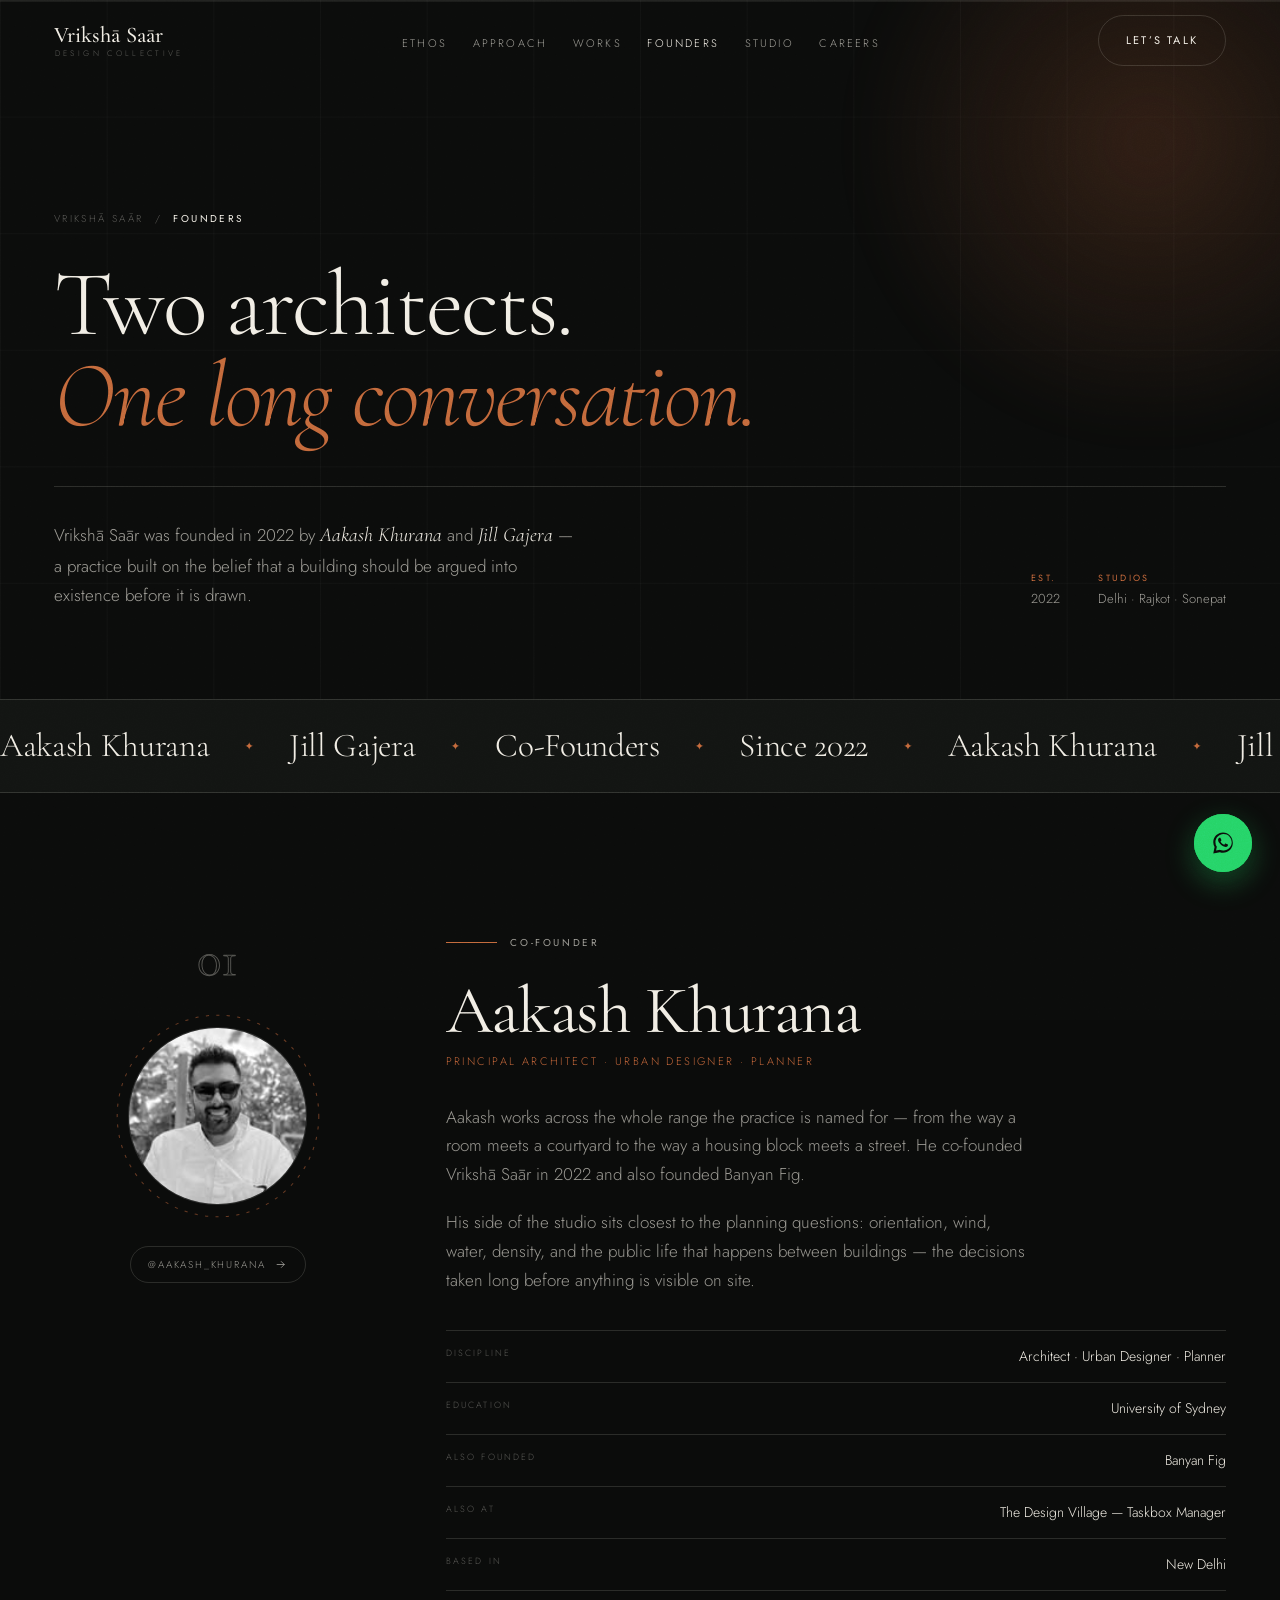
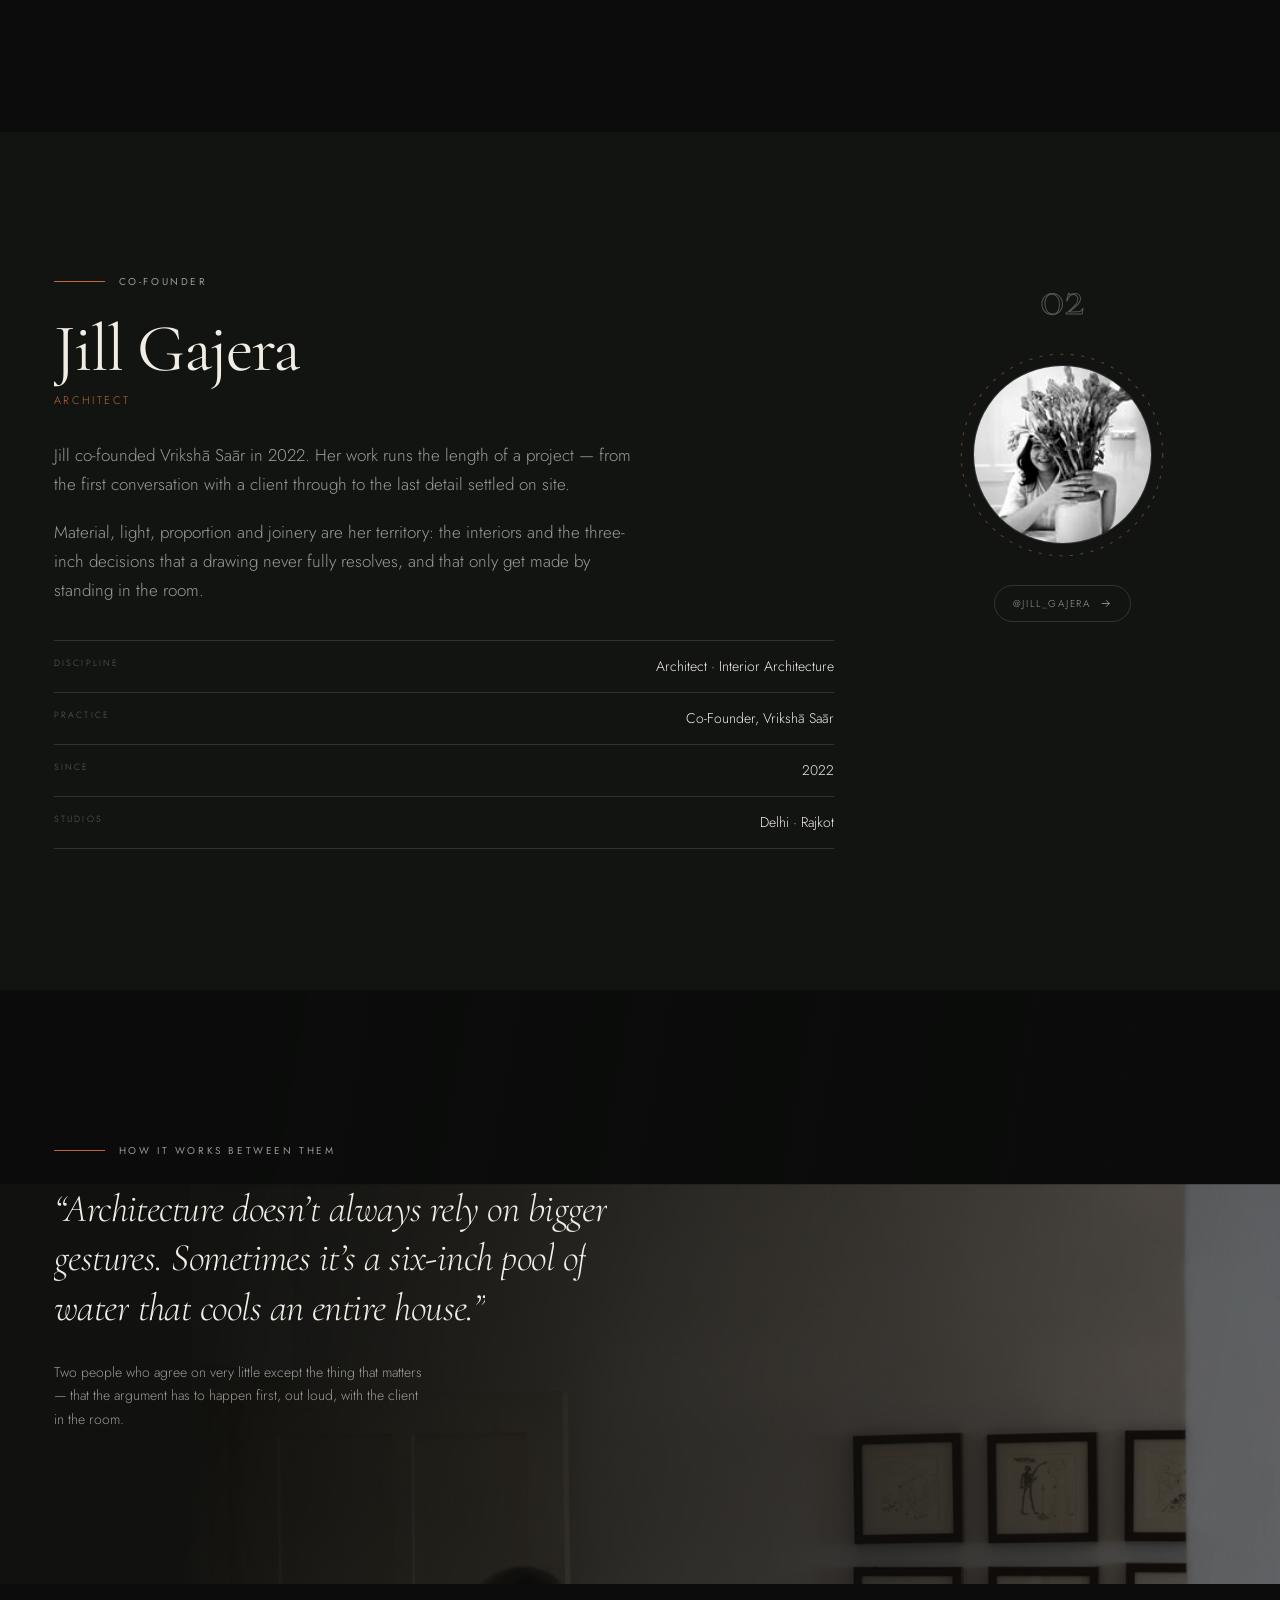
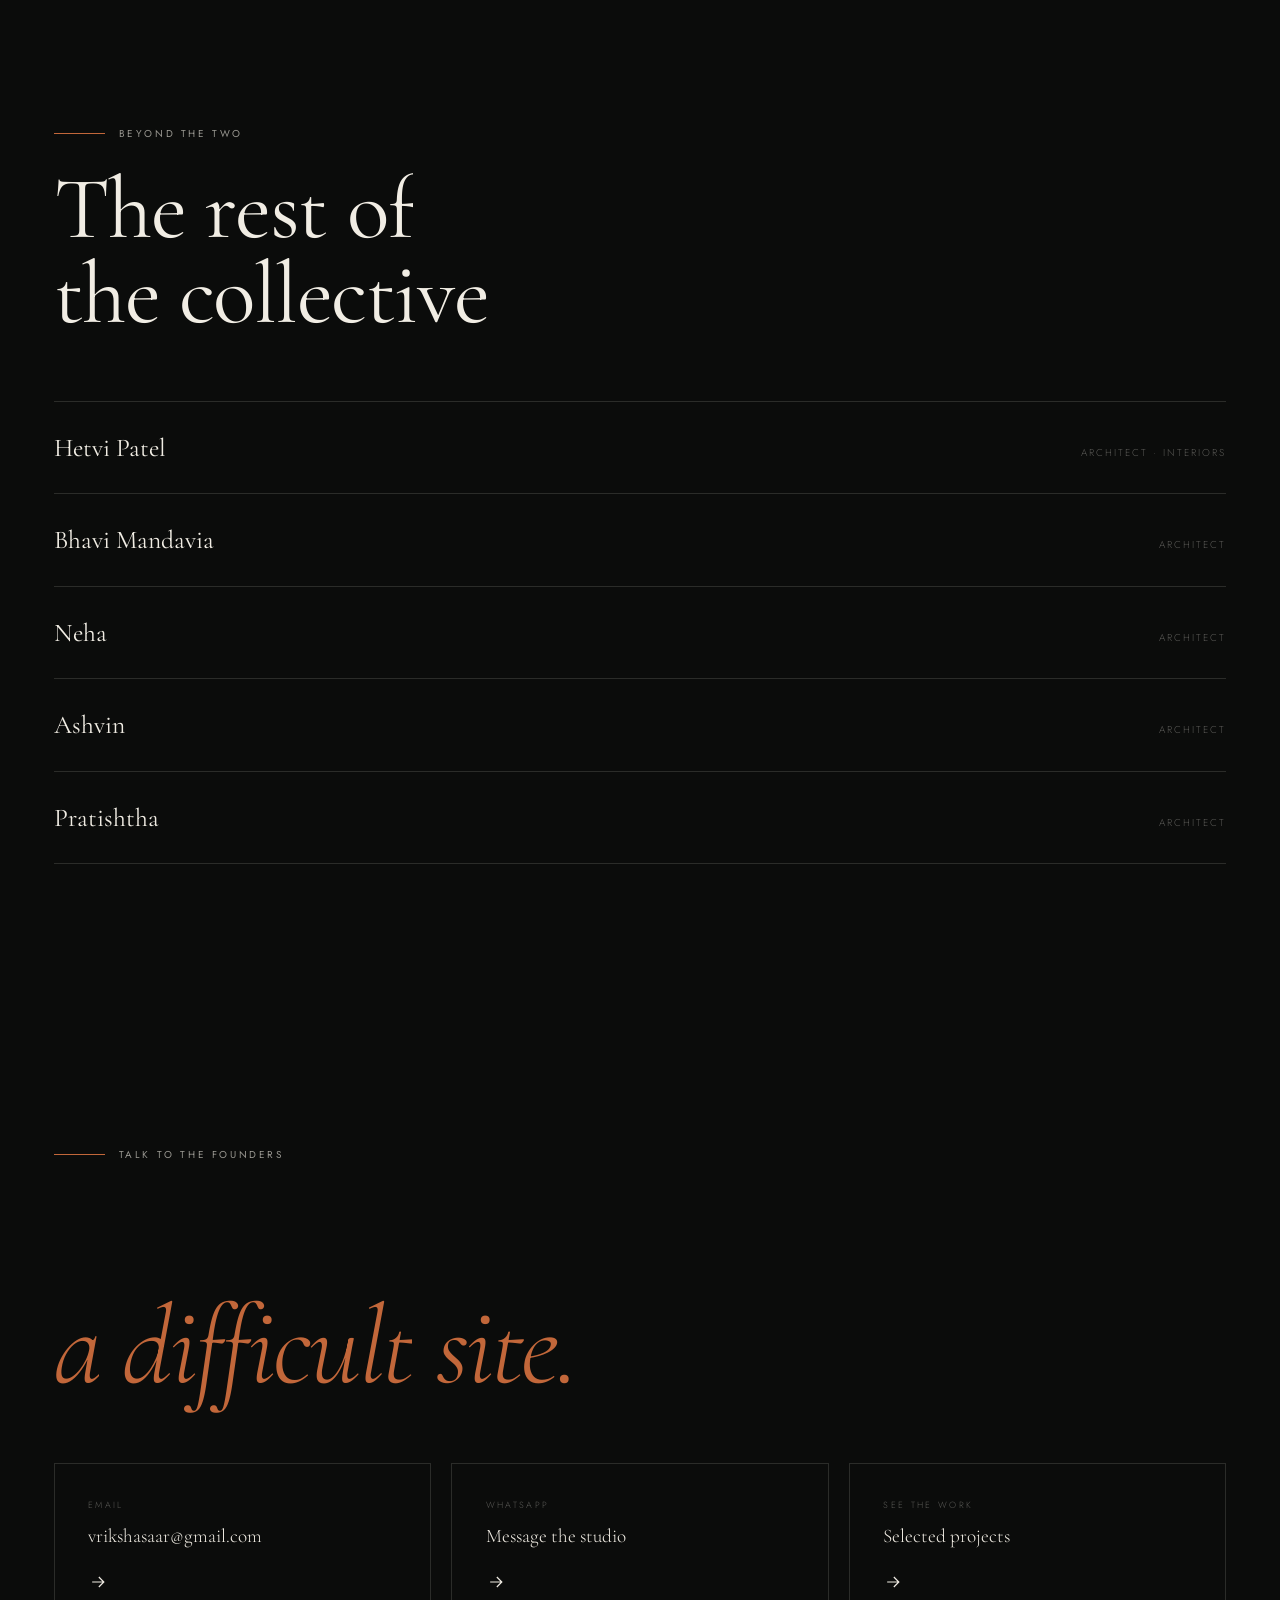
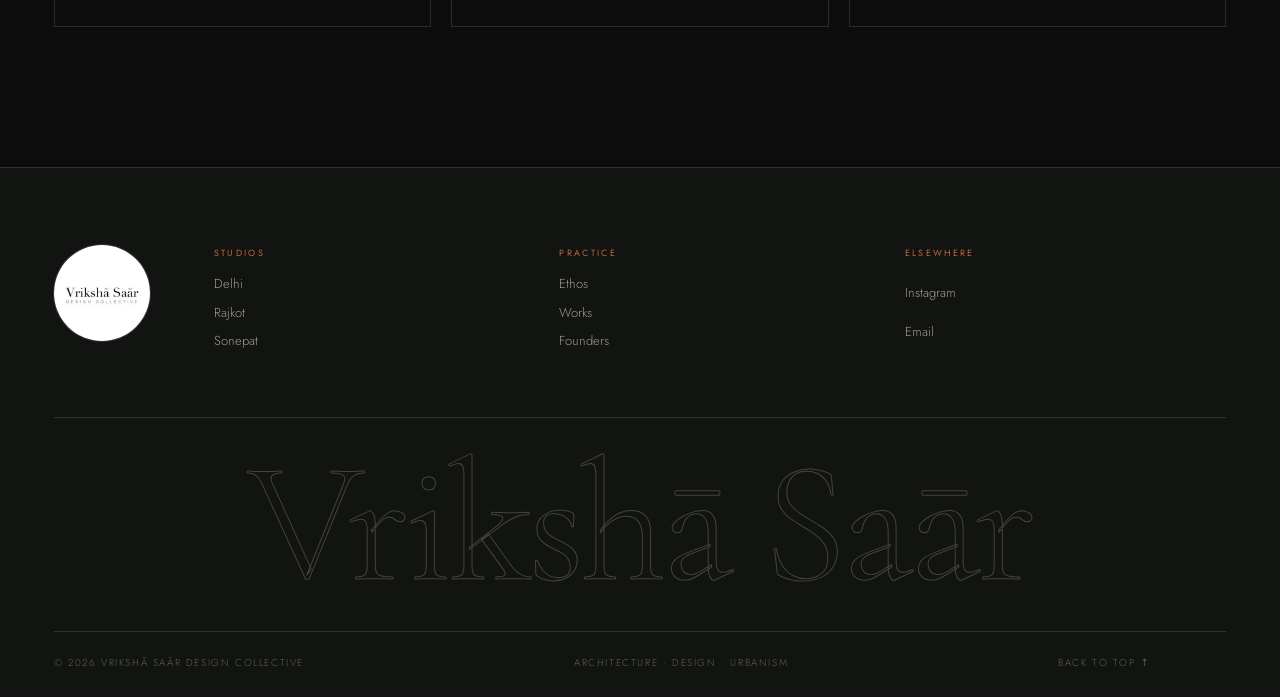
==== founders.html @ 527cb24b "Vrikshā Saār studio site Single-page site plus a founders page for Vrikshā Saār Design Collective, b" ====
<!doctype html>
<html lang="en">
<head>
<meta charset="utf-8">
<meta name="viewport" content="width=device-width, initial-scale=1, viewport-fit=cover">
<title>Founders — Vrikshā Saār</title>
<meta name="description" content="Aakash Khurana and Jill Gajera, co-founders of Vrikshā Saār — an architecture, design and urbanism practice working across Delhi, Rajkot and Sonepat.">
<meta name="theme-color" content="#0B0C0B">
<link rel="icon" href="assets/img/logo-profile.jpg">
<link rel="apple-touch-icon" href="assets/img/logo-profile.jpg">

<meta property="og:type" content="profile">
<meta property="og:title" content="Founders — Vrikshā Saār">
<meta property="og:description" content="Aakash Khurana and Jill Gajera, co-founders of Vrikshā Saār.">
<meta property="og:image" content="assets/img/studio-morning.jpg">

<link rel="preconnect" href="https://fonts.googleapis.com">
<link rel="preconnect" href="https://fonts.gstatic.com" crossorigin>
<link href="https://fonts.googleapis.com/css2?family=Cormorant+Garamond:ital,wght@0,300;0,400;0,500;0,600;1,300;1,400&family=Jost:wght@200;300;400;500&display=swap" rel="stylesheet">
<link rel="stylesheet" href="assets/css/style.css">
</head>
<body>

<div class="grain" aria-hidden="true"></div>

<div class="cursor" aria-hidden="true">
  <div class="cursor__dot"></div>
  <div class="cursor__ring"><span class="cursor__label"></span></div>
</div>

<div class="progress" aria-hidden="true"><span class="progress__bar"></span></div>

<!-- ============ PRELOADER ============ -->
<div class="loader" id="loader">
  <div class="loader__inner">
    <img class="loader__stamp" src="assets/img/logo-profile.jpg" alt="" width="150" height="150">
    <div class="loader__meta">
      <span class="loader__tag">Architecture · Design · Urbanism</span>
      <span class="loader__count" id="loaderCount">00</span>
    </div>
    <div class="loader__track"><span class="loader__fill" id="loaderFill"></span></div>
  </div>
  <div class="loader__curtain"></div>
</div>

<!-- ============ NAV ============ -->
<header class="nav" id="nav">
  <a class="logo" href="index.html" data-cursor="Home">
    <span class="logo__word">Vrikshā Saār</span>
    <span class="logo__sub">Design Collective</span>
  </a>

  <nav class="nav__links" aria-label="Primary">
    <a href="index.html#ethos" data-label="Ethos"><span>Ethos</span></a>
    <a href="index.html#approach" data-label="Approach"><span>Approach</span></a>
    <a href="index.html#works" data-label="Works"><span>Works</span></a>
    <a href="founders.html" class="is-active" data-label="Founders"><span>Founders</span></a>
    <a href="index.html#studio" data-label="Studio"><span>Studio</span></a>
    <a href="index.html#careers" data-label="Careers"><span>Careers</span></a>
  </nav>

  <div class="nav__end">
    <a class="btn btn--ghost magnetic" href="#contact" data-cursor="Say hi"><span>Let&rsquo;s Talk</span></a>
    <button class="burger" id="burger" aria-label="Open menu" aria-expanded="false" aria-controls="menu">
      <span></span><span></span>
    </button>
  </div>
</header>

<!-- ============ FULLSCREEN MENU ============ -->
<div class="menu" id="menu" aria-hidden="true">
  <div class="menu__bg"></div>
  <div class="menu__inner">
    <ul class="menu__list">
      <li><a href="index.html#ethos"><em>01</em><span>Ethos</span></a></li>
      <li><a href="index.html#approach"><em>02</em><span>Approach</span></a></li>
      <li><a href="index.html#works"><em>03</em><span>Works</span></a></li>
      <li><a href="index.html#process"><em>04</em><span>Process</span></a></li>
      <li><a href="founders.html"><em>05</em><span>Founders</span></a></li>
      <li><a href="index.html#studio"><em>06</em><span>Studio</span></a></li>
      <li><a href="index.html#careers"><em>07</em><span>Careers</span></a></li>
      <li><a href="#contact"><em>08</em><span>Contact</span></a></li>
    </ul>
    <div class="menu__foot">
      <a href="mailto:vrikshasaar@gmail.com">vrikshasaar@gmail.com</a>
      <a href="https://www.instagram.com/vrikshasaar" target="_blank" rel="noopener">@vrikshasaar</a>
      <span>Delhi · Rajkot · Sonepat</span>
    </div>
  </div>
</div>

<main id="top">

<!-- ============ MASTHEAD ============ -->
<section class="fhead">
  <svg class="fhead__grid" viewBox="0 0 1200 600" preserveAspectRatio="none" aria-hidden="true">
    <defs>
      <pattern id="pg2" width="100" height="100" patternUnits="userSpaceOnUse">
        <path d="M100 0H0V100" fill="none" stroke="currentColor" stroke-width="0.5"/>
      </pattern>
    </defs>
    <rect width="1200" height="600" fill="url(#pg2)"/>
  </svg>

  <div class="wrap">
    <nav class="crumb reveal" aria-label="Breadcrumb">
      <a href="index.html">Vrikshā Saār</a><span aria-hidden="true">/</span><b>Founders</b>
    </nav>

    <h1 class="fhead__title">
      <span class="line" data-split>Two architects.</span>
      <span class="line line--accent" data-split>One long conversation.</span>
    </h1>

    <div class="fhead__row">
      <p class="fhead__lede reveal" data-delay="180">
        Vrikshā Saār was founded in 2022 by <em>Aakash Khurana</em> and
        <em>Jill Gajera</em> &mdash; a practice built on the belief that a building
        should be argued into existence before it is drawn.
      </p>
      <div class="fhead__meta reveal" data-delay="300">
        <span><b>Est.</b>2022</span>
        <span><b>Studios</b>Delhi · Rajkot · Sonepat</span>
      </div>
    </div>
  </div>
</section>

<div class="ticker" aria-hidden="true">
  <div class="ticker__row" id="tickerRow">
    <span>Aakash Khurana</span><b>&#10022;</b><span>Jill Gajera</span><b>&#10022;</b><span>Co-Founders</span><b>&#10022;</b><span>Since 2022</span><b>&#10022;</b>
  </div>
</div>

<!-- ============ FOUNDER 01 ============ -->
<section class="fsec section" id="aakash">
  <div class="wrap">
    <article class="fcard">
      <div class="fcard__aside">
        <span class="fcard__no">01</span>
        <div class="portrait">
          <svg class="portrait__ring" viewBox="0 0 200 200" aria-hidden="true">
            <circle cx="100" cy="100" r="96" fill="none" stroke="currentColor"
                    stroke-width="1" stroke-dasharray="3 7"/>
          </svg>
          <img src="assets/img/founder-aakash.jpg" alt="Aakash Khurana, co-founder of Vrikshā Saār" width="150" height="150" loading="lazy">
        </div>
        <a class="fcard__ig magnetic" href="https://www.instagram.com/aakash_khurana" target="_blank" rel="noopener" data-cursor="Follow">
          @aakash_khurana
          <svg viewBox="0 0 24 24" width="13" height="13" aria-hidden="true"><path d="M5 12h14M13 6l6 6-6 6" fill="none" stroke="currentColor" stroke-width="1.6"/></svg>
        </a>
      </div>

      <div class="fcard__body">
        <p class="eyebrow reveal"><span class="eyebrow__rule"></span>Co-Founder</p>
        <h2 class="fcard__name"><span class="line" data-split>Aakash Khurana</span></h2>
        <!-- role line — edit here if the title changes -->
        <p class="fcard__role reveal" data-delay="120">Principal Architect · Urban Designer · Planner</p>

        <div class="fcard__prose">
          <p class="reveal" data-delay="180">Aakash works across the whole range the practice is named for &mdash; from the way a room meets a courtyard to the way a housing block meets a street. He co-founded Vrikshā Saār in 2022 and also founded Banyan Fig.</p>
          <p class="reveal" data-delay="240">His side of the studio sits closest to the planning questions: orientation, wind, water, density, and the public life that happens between buildings &mdash; the decisions taken long before anything is visible on site.</p>
        </div>

        <dl class="fcard__facts reveal" data-delay="300">
          <div><dt>Discipline</dt><dd>Architect · Urban Designer · Planner</dd></div>
          <div><dt>Education</dt><dd>University of Sydney</dd></div>
          <div><dt>Also founded</dt><dd>Banyan Fig</dd></div>
          <div><dt>Also at</dt><dd>The Design Village &mdash; Taskbox Manager</dd></div>
          <div><dt>Based in</dt><dd>New Delhi</dd></div>
        </dl>
      </div>
    </article>
  </div>
</section>

<!-- ============ FOUNDER 02 ============ -->
<section class="fsec fsec--alt section" id="jill">
  <div class="wrap">
    <article class="fcard fcard--flip">
      <div class="fcard__aside">
        <span class="fcard__no">02</span>
        <div class="portrait">
          <svg class="portrait__ring" viewBox="0 0 200 200" aria-hidden="true">
            <circle cx="100" cy="100" r="96" fill="none" stroke="currentColor"
                    stroke-width="1" stroke-dasharray="3 7"/>
          </svg>
          <img src="assets/img/founder-jill.jpg" alt="Jill Gajera, co-founder of Vrikshā Saār" width="150" height="150" loading="lazy">
        </div>
        <a class="fcard__ig magnetic" href="https://www.instagram.com/jill_gajera" target="_blank" rel="noopener" data-cursor="Follow">
          @jill_gajera
          <svg viewBox="0 0 24 24" width="13" height="13" aria-hidden="true"><path d="M5 12h14M13 6l6 6-6 6" fill="none" stroke="currentColor" stroke-width="1.6"/></svg>
        </a>
      </div>

      <div class="fcard__body">
        <p class="eyebrow reveal"><span class="eyebrow__rule"></span>Co-Founder</p>
        <h2 class="fcard__name"><span class="line" data-split>Jill Gajera</span></h2>
        <!-- role line — edit here if the title changes -->
        <p class="fcard__role reveal" data-delay="120">Architect</p>

        <div class="fcard__prose">
          <p class="reveal" data-delay="180">Jill co-founded Vrikshā Saār in 2022. Her work runs the length of a project &mdash; from the first conversation with a client through to the last detail settled on site.</p>
          <p class="reveal" data-delay="240">Material, light, proportion and joinery are her territory: the interiors and the three-inch decisions that a drawing never fully resolves, and that only get made by standing in the room.</p>
        </div>

        <dl class="fcard__facts reveal" data-delay="300">
          <div><dt>Discipline</dt><dd>Architect · Interior Architecture</dd></div>
          <div><dt>Practice</dt><dd>Co-Founder, Vrikshā Saār</dd></div>
          <div><dt>Since</dt><dd>2022</dd></div>
          <div><dt>Studios</dt><dd>Delhi · Rajkot</dd></div>
        </dl>
      </div>
    </article>
  </div>
</section>

<!-- ============ TOGETHER ============ -->
<section class="together section">
  <div class="together__media" data-parallax="0.12">
    <img src="assets/img/studio-morning.jpg" alt="The Vrikshā Saār studio in the morning, drawings on the wall and a timber model on the table" loading="lazy">
  </div>
  <div class="wrap together__wrap">
    <p class="eyebrow eyebrow--light reveal"><span class="eyebrow__rule"></span>How it works between them</p>
    <blockquote class="together__quote">
      <span class="line" data-split>&ldquo;Architecture doesn&rsquo;t always rely on bigger</span>
      <span class="line" data-split>gestures. Sometimes it&rsquo;s a six-inch pool of</span>
      <span class="line" data-split>water that cools an entire house.&rdquo;</span>
    </blockquote>
    <p class="together__attr reveal" data-delay="240">
      Two people who agree on very little except the thing that matters &mdash;
      that the argument has to happen first, out loud, with the client in the room.
    </p>
  </div>
</section>

<!-- ============ COLLECTIVE ============ -->
<section class="fcoll section">
  <div class="wrap">
    <div class="sec-head sec-head--split">
      <div>
        <p class="eyebrow reveal"><span class="eyebrow__rule"></span>Beyond the two</p>
        <h2 class="h-display"><span class="line" data-split>The rest of</span><span class="line" data-split>the collective</span></h2>
      </div>
      <p class="sec-head__note reveal">Vrikshā Saār runs as a collective rather than a hierarchy. Everyone draws, everyone visits site, and everyone is expected to defend a position out loud.</p>
    </div>

    <ul class="croll">
      <li class="reveal"><b>Hetvi Patel</b><i>Architect · Interiors</i></li>
      <li class="reveal" data-delay="80"><b>Bhavi Mandavia</b><i>Architect</i></li>
      <li class="reveal" data-delay="160"><b>Neha</b><i>Architect</i></li>
      <li class="reveal" data-delay="240"><b>Ashvin</b><i>Architect</i></li>
      <li class="reveal" data-delay="320"><b>Pratishtha</b><i>Architect</i></li>
    </ul>
  </div>
</section>

<!-- ============ CONTACT ============ -->
<section class="contact section" id="contact">
  <div class="wrap">
    <p class="eyebrow reveal"><span class="eyebrow__rule"></span>Talk to the founders</p>
    <h2 class="contact__big">
      <span class="line" data-split>Bring us</span>
      <span class="line line--accent" data-split>a difficult site.</span>
    </h2>

    <div class="contact__grid">
      <a class="ccard magnetic reveal" href="mailto:vrikshasaar@gmail.com" data-cursor="Mail">
        <span class="ccard__k">Email</span>
        <span class="ccard__v">vrikshasaar@gmail.com</span>
        <svg viewBox="0 0 24 24" aria-hidden="true"><path d="M5 12h14M13 6l6 6-6 6" fill="none" stroke="currentColor" stroke-width="1.4"/></svg>
      </a>
      <a class="ccard magnetic reveal" data-delay="120" data-wa href="#" target="_blank" rel="noopener" data-cursor="Chat">
        <span class="ccard__k">WhatsApp</span>
        <span class="ccard__v">Message the studio</span>
        <svg viewBox="0 0 24 24" aria-hidden="true"><path d="M5 12h14M13 6l6 6-6 6" fill="none" stroke="currentColor" stroke-width="1.4"/></svg>
      </a>
      <a class="ccard magnetic reveal" data-delay="240" href="index.html#works" data-cursor="View">
        <span class="ccard__k">See the work</span>
        <span class="ccard__v">Selected projects</span>
        <svg viewBox="0 0 24 24" aria-hidden="true"><path d="M5 12h14M13 6l6 6-6 6" fill="none" stroke="currentColor" stroke-width="1.4"/></svg>
      </a>
    </div>
  </div>
</section>

</main>

<!-- ============ FOOTER ============ -->
<footer class="foot">
  <div class="wrap">
    <div class="foot__top">
      <img class="foot__stamp" src="assets/img/logo-profile.jpg" alt="Vrikshā Saār Design Collective" width="150" height="150" loading="lazy">
      <div class="foot__cols">
        <div><b>Studios</b><span>Delhi</span><span>Rajkot</span><span>Sonepat</span></div>
        <div><b>Practice</b><a href="index.html#ethos">Ethos</a><a href="index.html#works">Works</a><a href="founders.html">Founders</a></div>
        <div><b>Elsewhere</b><a href="https://www.instagram.com/vrikshasaar" target="_blank" rel="noopener">Instagram</a><a href="mailto:vrikshasaar@gmail.com">Email</a></div>
      </div>
    </div>

    <div class="foot__mark" aria-hidden="true"><span>Vrikshā Saār</span></div>

    <div class="foot__bar">
      <span>&copy; <span id="yr">2026</span> Vrikshā Saār Design Collective</span>
      <span>Architecture · Design · Urbanism</span>
      <a href="#top" class="foot__up" data-cursor="Top">Back to top &uarr;</a>
    </div>
  </div>
</footer>

<!-- ============ WHATSAPP FAB ============ -->
<a class="wa" id="wa" href="#" target="_blank" rel="noopener" aria-label="Chat with Vrikshā Saār on WhatsApp" data-cursor="Chat">
  <span class="wa__pulse" aria-hidden="true"></span>
  <span class="wa__tip">Chat with us</span>
  <svg viewBox="0 0 32 32" width="26" height="26" aria-hidden="true">
    <path fill="currentColor" d="M16.04 3C9.4 3 4 8.4 4 15.04c0 2.12.56 4.19 1.62 6.02L4 29l8.13-1.57a12.02 12.02 0 0 0 3.91.66h.01C22.69 28.09 28.09 22.69 28.09 16.04 28.09 8.4 22.69 3 16.04 3zm0 22.08h-.01c-1.2 0-2.38-.2-3.5-.6l-.25-.09-4.82.93.94-4.7-.16-.26a9.96 9.96 0 0 1-1.53-5.32c0-5.52 4.5-10.01 10.03-10.01 2.68 0 5.19 1.04 7.08 2.94a9.94 9.94 0 0 1 2.93 7.08c0 5.52-4.5 10.03-10.03 10.03zm5.5-7.5c-.3-.15-1.78-.88-2.06-.98-.28-.1-.48-.15-.68.15-.2.3-.78.98-.95 1.18-.18.2-.35.22-.65.08-.3-.15-1.27-.47-2.42-1.49-.9-.8-1.5-1.78-1.67-2.08-.18-.3-.02-.46.13-.61.14-.13.3-.35.45-.53.15-.18.2-.3.3-.5.1-.2.05-.38-.02-.53-.08-.15-.68-1.63-.93-2.23-.24-.58-.49-.5-.68-.51h-.58c-.2 0-.53.08-.8.38-.28.3-1.05 1.03-1.05 2.5s1.08 2.9 1.23 3.1c.15.2 2.12 3.24 5.14 4.54.72.31 1.28.5 1.71.63.72.23 1.37.2 1.89.12.58-.09 1.78-.73 2.03-1.43.25-.7.25-1.3.18-1.43-.08-.13-.28-.2-.58-.35z"/>
  </svg>
</a>

<script src="assets/js/main.js"></script>
</body>
</html>
---- assets/css/style.css ----
/* =====================================================================
   VRIKSHĀ SAĀR — Design Collective
   Architecture, Design & Urbanism
   ===================================================================== */

/* ---------- TOKENS ---------- */
:root{
  --ink:        #0B0C0B;
  --ink-2:      #121412;
  --ink-3:      #1A1D1A;
  --ink-4:      #262A26;

  --bone:       #F1EDE4;
  --bone-2:     #E2DCCE;
  --bone-3:     #CFC7B6;

  --clay:       #C2673A;
  --clay-2:     #D98B5C;
  --moss:       #55654E;

  --on-dark:    rgba(241,237,228,.62);
  --on-dark-2:  rgba(241,237,228,.34);
  --on-light:   rgba(11,12,11,.62);
  --on-light-2: rgba(11,12,11,.32);

  --hair-d:     rgba(241,237,228,.14);
  --hair-l:     rgba(11,12,11,.13);

  --serif: "Cormorant Garamond", "Times New Roman", serif;
  --sans:  "Jost", ui-sans-serif, system-ui, -apple-system, "Segoe UI", sans-serif;

  --gut:  clamp(1.25rem, 4.2vw, 4.5rem);
  --max:  1560px;
  --sec:  clamp(5.5rem, 11vw, 11rem);

  --e-out: cubic-bezier(.16,1,.3,1);
  --e-io:  cubic-bezier(.66,0,.24,1);

  --nav-h: 82px;
}

/* ---------- RESET ---------- */
*,*::before,*::after{ box-sizing:border-box; }
html{ -webkit-text-size-adjust:100%; scroll-behavior:smooth; }
body{
  margin:0;
  background:var(--ink);
  color:var(--bone);
  font-family:var(--sans);
  font-weight:300;
  font-size:clamp(.95rem,.86rem + .32vw,1.0625rem);
  line-height:1.7;
  -webkit-font-smoothing:antialiased;
  text-rendering:optimizeLegibility;
  overflow-x:hidden;
}
body.is-locked{ overflow:hidden; }
img,svg{ display:block; max-width:100%; }
img{ height:auto; }
a{ color:inherit; text-decoration:none; }
button{ font:inherit; color:inherit; background:none; border:0; cursor:pointer; }
h1,h2,h3,h4,p,figure,blockquote,dl,dd{ margin:0; }
ul,ol{ margin:0; padding:0; list-style:none; }
::selection{ background:var(--clay); color:var(--bone); }

section[id], main[id]{ scroll-margin-top:calc(var(--nav-h) + 16px); }

.wrap{ width:100%; max-width:var(--max); margin-inline:auto; padding-inline:var(--gut); }
.section{ position:relative; padding-block:var(--sec); }

/* ---------- GRAIN ---------- */
.grain{
  position:fixed; inset:-120px; z-index:9000; pointer-events:none;
  opacity:.5; mix-blend-mode:overlay;
  background-image:url("data:image/svg+xml,%3Csvg xmlns='http://www.w3.org/2000/svg' width='240' height='240'%3E%3Cfilter id='n'%3E%3CfeTurbulence type='fractalNoise' baseFrequency='.82' numOctaves='3' stitchTiles='stitch'/%3E%3CfeColorMatrix type='saturate' values='0'/%3E%3C/filter%3E%3Crect width='240' height='240' filter='url(%23n)' opacity='.42'/%3E%3C/svg%3E");
  animation:grain 7s steps(6) infinite;
}
@keyframes grain{
  0%,100%{transform:translate(0,0)}      16%{transform:translate(-12px,8px)}
  33%{transform:translate(9px,-14px)}    50%{transform:translate(-8px,-9px)}
  66%{transform:translate(14px,6px)}     83%{transform:translate(-6px,12px)}
}

/* ---------- SCROLL PROGRESS ---------- */
.progress{
  position:fixed; top:0; left:0; right:0; height:2px; z-index:8000;
  background:rgba(241,237,228,.07); pointer-events:none;
}
.progress__bar{
  display:block; height:100%; width:0%;
  background:linear-gradient(90deg,var(--clay),var(--clay-2));
  transition:width .08s linear;
}

/* ---------- CUSTOM CURSOR ---------- */
.cursor{ position:fixed; inset:0; z-index:9500; pointer-events:none; display:none; }
body.cursor-on .cursor{ display:block; }
.cursor__dot,.cursor__ring{
  position:absolute; top:0; left:0; border-radius:50%;
  transform:translate3d(-50%,-50%,0); will-change:transform;
}
.cursor__dot{ width:5px; height:5px; background:var(--clay); }
.cursor__ring{
  width:40px; height:40px; border:1px solid rgba(241,237,228,.4);
  display:grid; place-items:center;
  transition:width .38s var(--e-out), height .38s var(--e-out),
             background-color .38s var(--e-out), border-color .38s var(--e-out);
}
.cursor__label{
  font-size:.5625rem; letter-spacing:.16em; text-transform:uppercase;
  color:var(--ink); opacity:0; transform:scale(.7);
  transition:opacity .3s var(--e-out), transform .3s var(--e-out);
  white-space:nowrap; font-weight:500;
}
.cursor.is-hover .cursor__ring{ width:26px; height:26px; border-color:var(--clay); }
.cursor.is-label .cursor__ring{
  width:78px; height:78px; background:var(--clay); border-color:var(--clay);
}
.cursor.is-label .cursor__label{ opacity:1; transform:scale(1); }
.cursor.is-label .cursor__dot{ opacity:0; }
body.cursor-on{ cursor:none; }
body.cursor-on a,body.cursor-on button{ cursor:none; }

/* ---------- PRELOADER ---------- */
.loader{
  position:fixed; inset:0; z-index:9800;
  background:var(--bone); display:grid; place-items:center;
}
.loader__inner{ width:min(420px,72vw); text-align:center; }
.loader__stamp{
  width:112px; height:112px; margin:0 auto 1.8rem; border-radius:50%;
  object-fit:cover; opacity:0; transform:scale(.88);
  animation:stampIn 1.1s var(--e-out) .1s forwards;
  box-shadow:0 0 0 1px rgba(11,12,11,.1);
}
@keyframes stampIn{ to{ opacity:1; transform:scale(1); } }
.loader__meta{
  display:flex; justify-content:space-between; align-items:flex-end;
  color:var(--ink); margin-bottom:.7rem;
}
.loader__tag{ font-size:.625rem; letter-spacing:.24em; text-transform:uppercase; opacity:.5; }
.loader__count{ font-family:var(--serif); font-size:1.75rem; line-height:1; }
.loader__track{ height:1px; background:rgba(11,12,11,.14); overflow:hidden; }
.loader__fill{ display:block; height:100%; width:0%; background:var(--ink); }
.loader__curtain{ position:absolute; inset:0; background:var(--ink); transform:scaleY(0); transform-origin:bottom; }
.loader.is-out .loader__inner{ opacity:0; transform:translateY(-14px); transition:.5s var(--e-io); }
.loader.is-out .loader__curtain{ transform:scaleY(1); transition:transform .8s var(--e-io); }
.loader.is-gone{ opacity:0; visibility:hidden; transition:opacity .4s .75s, visibility 0s .95s; }

/* ---------- TYPE PRIMITIVES ---------- */
.eyebrow{
  display:flex; align-items:center; gap:.85rem;
  font-size:.625rem; letter-spacing:.26em; text-transform:uppercase;
  font-weight:400; color:var(--on-dark); margin-bottom:1.6rem;
}
.eyebrow__rule{
  display:block; width:clamp(28px,4vw,56px); height:1px;
  background:var(--clay); transform-origin:left; transform:scaleX(0);
  transition:transform .8s var(--e-out) .1s;
}
.reveal.is-in .eyebrow__rule,.eyebrow.is-in .eyebrow__rule{ transform:scaleX(1); }
.eyebrow--light{ color:var(--on-dark); }

.h-display{
  font-family:var(--serif); font-weight:400;
  font-size:clamp(2.5rem,1.2rem + 5.4vw,5.6rem);
  line-height:.96; letter-spacing:-.015em;
}
.h-display--sm{ font-size:clamp(2.1rem,1.2rem + 3.4vw,3.6rem); }

.line{ display:block; }
/* Each word masks itself, so a line that wraps still reveals cleanly. */
.w{
  display:inline-block; overflow:hidden; vertical-align:bottom;
  padding-bottom:.14em; margin-bottom:-.14em;
}
.w > i{
  display:inline-block; font-style:inherit;
  transform:translateY(112%) rotate(2deg); opacity:0;
  transition:transform .95s var(--e-out), opacity .7s var(--e-out);
  transition-delay:var(--d,0ms);
}
.is-in .w > i{ transform:translateY(0) rotate(0); opacity:1; }

.reveal{
  opacity:0; transform:translateY(28px);
  transition:opacity .9s var(--e-out), transform .9s var(--e-out);
}
.reveal.is-in{ opacity:1; transform:none; }

.line--accent{ color:var(--clay); font-style:italic; }

/* ---------- BUTTONS ---------- */
.btn{
  position:relative; display:inline-flex; align-items:center; gap:.7rem;
  padding:.95rem 1.7rem; border-radius:100px;
  font-size:.6875rem; letter-spacing:.2em; text-transform:uppercase; font-weight:400;
  overflow:hidden; isolation:isolate; white-space:nowrap;
  transition:color .45s var(--e-out), border-color .45s var(--e-out);
}
.btn::before{
  content:""; position:absolute; inset:0; z-index:-1; border-radius:inherit;
  background:var(--clay); transform:translateY(101%);
  transition:transform .6s var(--e-out);
}
.btn:hover::before{ transform:translateY(0); }
.btn--ghost{ border:1px solid var(--hair-d); color:var(--bone); }
.btn--ghost:hover{ color:var(--bone); border-color:var(--clay); }
.btn--solid{ background:var(--bone); color:var(--ink); }
.btn--solid:hover{ color:var(--bone); }
.btn svg{ transition:transform .5s var(--e-out); }
.btn:hover svg{ transform:translateX(5px); }

/* ---------- NAV ---------- */
.nav{
  position:fixed; top:0; left:0; right:0; z-index:7000;
  height:var(--nav-h);
  display:flex; align-items:center; justify-content:space-between; gap:1.5rem;
  padding-inline:var(--gut);
  transition:height .5s var(--e-out), background-color .5s var(--e-out),
             backdrop-filter .5s var(--e-out), border-color .5s var(--e-out);
  border-bottom:1px solid transparent;
}
.nav.is-stuck{
  height:64px; background:rgba(11,12,11,.72);
  backdrop-filter:blur(16px) saturate(1.2);
  -webkit-backdrop-filter:blur(16px) saturate(1.2);
  border-bottom-color:var(--hair-d);
}
.nav.is-hidden{ transform:translateY(-100%); transition:transform .5s var(--e-io); }

.logo{ display:flex; flex-direction:column; gap:.18rem; line-height:1; }
.logo__word{
  font-family:var(--serif); font-size:clamp(1.15rem,1rem + .5vw,1.5rem);
  font-weight:500; letter-spacing:.005em;
}
.logo__sub{
  font-size:.5rem; letter-spacing:.42em; text-transform:uppercase;
  color:var(--on-dark-2); padding-left:.12em;
  transition:color .5s var(--e-out);
}
.logo:hover .logo__sub{ color:var(--clay); }

.nav__links{ display:flex; gap:clamp(1.1rem,2vw,2.3rem); }
.nav__links a{
  position:relative; font-size:.6875rem; letter-spacing:.2em;
  text-transform:uppercase; color:var(--on-dark); overflow:hidden;
  display:block; height:1.2em;
}
.nav__links a span{ display:block; transition:transform .5s var(--e-out), color .5s var(--e-out); }
.nav__links a::after{
  content:attr(data-label); position:absolute; left:0; top:0;
  color:var(--clay); transform:translateY(125%);
  transition:transform .5s var(--e-out);
}
.nav__links a:hover span{ transform:translateY(-125%); }
.nav__links a:hover::after{ transform:translateY(0); }
.nav__links a.is-active span{ color:var(--bone); }
.nav__links a.is-active::before{
  content:""; position:absolute; left:0; bottom:-6px; width:100%; height:1px;
  background:var(--clay);
}

.nav__end{ display:flex; align-items:center; gap:1rem; }

.burger{ display:none; width:34px; height:34px; position:relative; }
.burger span{
  position:absolute; left:6px; right:6px; height:1px; background:var(--bone);
  transition:transform .45s var(--e-out), opacity .3s;
}
.burger span:nth-child(1){ top:14px; }
.burger span:nth-child(2){ top:20px; }
.burger.is-on span:nth-child(1){ transform:translateY(3px) rotate(45deg); }
.burger.is-on span:nth-child(2){ transform:translateY(-3px) rotate(-45deg); }

/* ---------- FULLSCREEN MENU ---------- */
.menu{ position:fixed; inset:0; z-index:6500; visibility:hidden; }
.menu.is-open{ visibility:visible; }
.menu__bg{
  position:absolute; inset:0; background:var(--ink-2);
  transform:scaleY(0); transform-origin:top; transition:transform .7s var(--e-io);
}
.menu.is-open .menu__bg{ transform:scaleY(1); }
.menu__inner{
  position:relative; height:100%;
  display:flex; flex-direction:column; justify-content:center; gap:2.5rem;
  padding:calc(var(--nav-h) + 2rem) var(--gut) 2.5rem;
}
.menu__list li{ overflow:hidden; border-bottom:1px solid var(--hair-d); }
.menu__list a{
  display:flex; align-items:baseline; gap:1.2rem; padding:.55rem 0;
  font-family:var(--serif); font-size:clamp(2rem,9vw,3.4rem); line-height:1.12;
  transform:translateY(105%); transition:transform .7s var(--e-out), color .4s;
}
.menu.is-open .menu__list a{ transform:translateY(0); }
.menu__list li:nth-child(1) a{ transition-delay:.18s }
.menu__list li:nth-child(2) a{ transition-delay:.24s }
.menu__list li:nth-child(3) a{ transition-delay:.30s }
.menu__list li:nth-child(4) a{ transition-delay:.36s }
.menu__list li:nth-child(5) a{ transition-delay:.42s }
.menu__list li:nth-child(6) a{ transition-delay:.48s }
.menu__list li:nth-child(7) a{ transition-delay:.54s }
.menu__list a:hover{ color:var(--clay); }
.menu__list em{
  font-family:var(--sans); font-style:normal; font-size:.625rem;
  letter-spacing:.2em; color:var(--on-dark-2);
}
.menu__foot{
  display:flex; flex-wrap:wrap; gap:.4rem 1.6rem;
  font-size:.6875rem; letter-spacing:.14em; text-transform:uppercase;
  color:var(--on-dark-2); opacity:0; transition:opacity .5s .55s;
}
.menu.is-open .menu__foot{ opacity:1; }
.menu__foot a:hover{ color:var(--clay); }

/* ---------- HERO ---------- */
.hero{
  position:relative; min-height:100svh;
  display:flex; flex-direction:column; justify-content:flex-end;
  padding:calc(var(--nav-h) + 3rem) var(--gut) clamp(1.5rem,3.5vw,2.6rem);
  overflow:hidden; isolation:isolate;
}
.hero__media{ position:absolute; inset:-6% 0 -6%; z-index:-2; }
.hero__media img{ width:100%; height:100%; object-fit:cover; object-position:50% 62%; }
.hero__scrim{
  position:absolute; inset:0;
  background:
    linear-gradient(to top, var(--ink) 4%, rgba(11,12,11,.72) 34%, rgba(11,12,11,.3) 62%, rgba(11,12,11,.55) 100%),
    linear-gradient(105deg, rgba(11,12,11,.72), transparent 62%);
}
.hero__grid{
  position:absolute; inset:0; z-index:-1; width:100%; height:100%;
  color:rgba(241,237,228,.12); opacity:0;
  animation:gridIn 2.2s var(--e-out) .35s forwards;
}
@keyframes gridIn{ to{ opacity:1 } }

.hero__content{ width:100%; max-width:var(--max); margin-inline:auto; }
.hero__title{
  font-family:var(--serif); font-weight:300;
  font-size:clamp(2.7rem,.8rem + 8.2vw,8.4rem);
  line-height:.93; letter-spacing:-.022em;
  margin-bottom:clamp(1.8rem,3.5vw,3rem);
}
.hero__row{
  display:flex; flex-wrap:wrap; align-items:flex-end; justify-content:space-between;
  gap:2rem; padding-top:clamp(1.2rem,2.4vw,2rem); border-top:1px solid var(--hair-d);
}
.hero__lede{ max-width:46ch; color:var(--on-dark); font-size:1.0625rem; }
.hero__lede em{ color:var(--bone); font-style:italic; font-family:var(--serif); font-size:1.18em; }

.hero__base{
  width:100%; max-width:var(--max); margin:clamp(2.2rem,5vw,4rem) auto 0;
  display:flex; align-items:flex-end; justify-content:space-between; gap:2rem;
}
.scrollcue{ display:flex; align-items:center; gap:.85rem; color:var(--on-dark-2); }
.scrollcue__line{ position:relative; display:block; width:1px; height:46px; background:var(--hair-d); overflow:hidden; }
.scrollcue__line::after{
  content:""; position:absolute; left:0; top:0; width:100%; height:44%;
  background:var(--clay); animation:cue 2.1s var(--e-io) infinite;
}
@keyframes cue{ 0%{transform:translateY(-100%)} 60%,100%{transform:translateY(230%)} }
.scrollcue__txt{ font-size:.5625rem; letter-spacing:.26em; text-transform:uppercase; }

.hero__stats{ display:flex; gap:clamp(1.4rem,3.4vw,3.4rem); }
.hero__stats span{ display:flex; flex-direction:column; gap:.1rem; }
.hero__stats b{ font-family:var(--serif); font-weight:400; font-size:clamp(1.5rem,2.4vw,2.4rem); line-height:1; }
.hero__stats i{ font-style:normal; font-size:.5625rem; letter-spacing:.2em; text-transform:uppercase; color:var(--on-dark-2); }

/* ---------- TICKER ---------- */
.ticker{
  border-block:1px solid var(--hair-d); background:var(--ink-2);
  overflow:hidden; padding-block:1.1rem;
}
.ticker__row{
  display:flex; align-items:center; gap:2.2rem; width:max-content;
  animation:marquee 34s linear infinite;
}
.ticker:hover .ticker__row{ animation-play-state:paused; }
.ticker__row span{
  font-family:var(--serif); font-size:clamp(1.2rem,2.6vw,2.2rem);
  letter-spacing:-.01em; white-space:nowrap; color:var(--bone);
}
.ticker__row b{ color:var(--clay); font-size:.7rem; font-weight:400; }
@keyframes marquee{ to{ transform:translateX(-50%) } }

/* ---------- ETHOS ---------- */
.ethos{ background:var(--ink); }
.ethos__head{
  display:grid; grid-template-columns:minmax(0,1fr) minmax(0,1.5fr);
  gap:clamp(2rem,5vw,5rem); align-items:start; margin-bottom:clamp(3rem,7vw,6rem);
}
.ethos__gloss{ display:grid; gap:1.6rem; }
.gloss{
  display:grid; grid-template-columns:auto auto minmax(0,1fr);
  align-items:baseline; gap:.5rem 1.2rem;
  padding-bottom:1.5rem; border-bottom:1px solid var(--hair-d);
}
.gloss__dev{ font-size:1.5rem; color:var(--clay); line-height:1; }
.gloss__rom{ font-family:var(--serif); font-size:1.75rem; letter-spacing:.01em; }
.gloss__def{ color:var(--on-dark); font-size:.9375rem; }

.statement{
  font-family:var(--serif); font-weight:300;
  font-size:clamp(1.5rem,.55rem + 2.55vw,3rem);
  line-height:1.22; letter-spacing:-.012em;
  max-width:24em; margin-bottom:clamp(3rem,6vw,5.5rem);
}

.ethos__body{
  display:grid; grid-template-columns:minmax(0,.42fr) minmax(0,1fr);
  gap:clamp(2rem,6vw,6rem); align-items:center;
}
.tree{ width:min(220px,100%); color:var(--clay); justify-self:center; }
.tree .dash{ stroke-dasharray:var(--len,300); stroke-dashoffset:var(--len,300); }
.tree.is-in .dash{ animation:draw 1.9s var(--e-out) forwards; }
.tree .dash:nth-child(1){ animation-delay:.05s } .tree .dash:nth-child(2){ animation-delay:.3s }
.tree .dash:nth-child(3){ animation-delay:.42s } .tree .dash:nth-child(4){ animation-delay:.54s }
.tree .dash:nth-child(5){ animation-delay:.68s } .tree .dash:nth-child(6){ animation-delay:.78s }
.tree .dash:nth-child(7){ animation-delay:.2s }  .tree .dash:nth-child(8){ animation-delay:.24s }
.tree .dash:nth-child(9){ animation-delay:.28s }
@keyframes draw{ to{ stroke-dashoffset:0 } }
.tree .leaves circle{ opacity:0; transform-box:fill-box; transform-origin:center; }
.tree.is-in .leaves circle{ animation:pop .7s var(--e-out) forwards; }
.tree.is-in .leaves circle:nth-child(1){ animation-delay:1.1s } .tree.is-in .leaves circle:nth-child(2){ animation-delay:1.2s }
.tree.is-in .leaves circle:nth-child(3){ animation-delay:1.3s } .tree.is-in .leaves circle:nth-child(4){ animation-delay:1.4s }
.tree.is-in .leaves circle:nth-child(5){ animation-delay:1.5s }
@keyframes pop{ from{opacity:0;transform:scale(0)} to{opacity:1;transform:scale(1)} }

.ethos__text p{ color:var(--on-dark); max-width:56ch; margin-bottom:1.3rem; }
.pull{
  margin-top:2.4rem; padding-left:clamp(1.2rem,2.4vw,2rem);
  border-left:1px solid var(--clay);
  font-family:var(--serif); font-size:clamp(1.2rem,1.9vw,1.75rem);
  line-height:1.38; color:var(--bone); font-style:italic; max-width:40ch;
}

/* ---------- SECTION HEADS ---------- */
.sec-head{ margin-bottom:clamp(2.6rem,5vw,4.5rem); }
.sec-head--split{
  display:grid; grid-template-columns:minmax(0,1.3fr) minmax(0,1fr);
  gap:clamp(1.5rem,4vw,4rem); align-items:end;
}
.sec-head__note{ color:var(--on-dark); max-width:42ch; font-size:.9375rem; }

/* ---------- APPROACH LIST ---------- */
.approach{ background:var(--ink-2); }
.alist{ border-top:1px solid var(--hair-d); position:relative; z-index:2; }
.alist__item{
  position:relative; display:grid;
  grid-template-columns:clamp(46px,5vw,84px) minmax(0,1.05fr) minmax(0,1.1fr) 40px;
  align-items:center; gap:clamp(.6rem,2vw,2rem);
  padding-block:clamp(1.3rem,2.6vw,2.1rem);
  border-bottom:1px solid var(--hair-d);
  cursor:default; transition:padding-left .55s var(--e-out);
}
.alist__item::after{
  content:""; position:absolute; left:0; bottom:-1px; height:1px; width:100%;
  background:var(--clay); transform:scaleX(0); transform-origin:left;
  transition:transform .7s var(--e-out);
}
.alist__item:hover::after{ transform:scaleX(1); }
@media (hover:hover){ .alist__item:hover{ padding-left:clamp(.6rem,1.4vw,1.4rem); } }
.alist__no{ font-size:.625rem; letter-spacing:.2em; color:var(--on-dark-2); transition:color .5s; }
.alist__item:hover .alist__no{ color:var(--clay); }
.alist__title{
  font-family:var(--serif); font-weight:400;
  font-size:clamp(1.4rem,1rem + 1.9vw,2.6rem); line-height:1.08;
  letter-spacing:-.012em; overflow:hidden;
}
.alist__title span{ display:block; transition:transform .6s var(--e-out); }
.alist__item:hover .alist__title span{ transform:translateX(10px); }
.alist__desc{ color:var(--on-dark); font-size:.9375rem; max-width:46ch; }
.alist__arrow{
  width:22px; height:22px; color:var(--clay); justify-self:end;
  opacity:0; transform:translateX(-10px);
  transition:opacity .5s var(--e-out), transform .5s var(--e-out);
}
.alist__item:hover .alist__arrow{ opacity:1; transform:translateX(0); }

.alist__preview{
  position:fixed; top:0; left:0; z-index:1;
  width:clamp(220px,20vw,320px); aspect-ratio:4/5;
  overflow:hidden; pointer-events:none;
  opacity:0; transform:translate3d(-50%,-50%,0) scale(.9);
  transition:opacity .5s var(--e-out), transform .5s var(--e-out);
  will-change:transform; box-shadow:0 30px 70px rgba(0,0,0,.5);
}
.alist__preview.is-on{ opacity:1; transform:translate3d(-50%,-50%,0) scale(1); }
.alist__preview img{ width:100%; height:100%; object-fit:cover; }
@media (hover:none){ .alist__preview{ display:none; } }

/* ---------- WORKS ---------- */
.works{ background:var(--ink); }
.filters{
  display:flex; flex-wrap:wrap; gap:.5rem;
  margin-bottom:clamp(1.8rem,3.4vw,2.8rem);
  padding-bottom:1.4rem; border-bottom:1px solid var(--hair-d);
}
.filters__btn{
  position:relative; padding:.55rem 1.1rem; border-radius:100px;
  border:1px solid var(--hair-d);
  font-size:.625rem; letter-spacing:.2em; text-transform:uppercase;
  color:var(--on-dark);
  transition:color .4s var(--e-out), border-color .4s var(--e-out), background-color .4s var(--e-out);
}
.filters__btn sup{ font-size:.5rem; opacity:.55; margin-left:.25em; }
.filters__btn:hover{ color:var(--bone); border-color:var(--on-dark-2); }
.filters__btn.is-on{ background:var(--bone); border-color:var(--bone); color:var(--ink); }

.grid{
  display:grid; grid-template-columns:repeat(6,1fr);
  gap:clamp(.8rem,1.6vw,1.6rem);
}
.card{
  position:relative; grid-column:span 2; isolation:isolate;
  opacity:0; transform:translateY(38px);
  transition:opacity .8s var(--e-out), transform .8s var(--e-out);
  transition-delay:calc(var(--i,0) * 70ms);
}
.card.is-in{ opacity:1; transform:none; }
.card.is-hidden{
  opacity:0; transform:scale(.94); pointer-events:none;
  position:absolute; visibility:hidden;
}
.card--tall{ grid-row:span 2; }
.card--wide{ grid-column:span 4; }
.card__media{
  position:relative; overflow:hidden; background:var(--ink-3);
  aspect-ratio:4/3;
}
.card--tall .card__media{ aspect-ratio:3/4.35; }
.card--wide .card__media{ aspect-ratio:16/9; }
.card__media::after{
  content:""; position:absolute; inset:0;
  background:linear-gradient(to top, rgba(11,12,11,.72), transparent 52%);
  opacity:.55; transition:opacity .6s var(--e-out);
}
.card__media img{
  width:100%; height:100%; object-fit:cover;
  transform:scale(1.04); filter:saturate(.86) contrast(1.02);
  transition:transform 1.1s var(--e-out), filter .8s var(--e-out);
}
.card:hover .card__media img{ transform:scale(1.1); filter:saturate(1) contrast(1.04); }
.card:hover .card__media::after{ opacity:.8; }
.card__meta{
  position:absolute; left:0; right:0; bottom:0; z-index:2;
  padding:clamp(1rem,1.8vw,1.6rem);
  display:flex; flex-direction:column; gap:.18rem; pointer-events:none;
}
.card__no{ font-size:.5625rem; letter-spacing:.24em; color:var(--clay); }
.card__title{
  font-family:var(--serif); font-weight:400;
  font-size:clamp(1.25rem,1rem + 1vw,1.9rem); line-height:1.1;
  transition:transform .6s var(--e-out);
}
.card:hover .card__title{ transform:translateX(7px); }
.card__sub{ font-size:.6875rem; letter-spacing:.16em; text-transform:uppercase; color:var(--on-dark); }
.card__hit{ position:absolute; inset:0; z-index:3; }

/* Instagram tile — completes the grid and sends people to the feed */
.tile{
  position:relative; grid-column:span 4; isolation:isolate; overflow:hidden;
  display:flex; flex-direction:column; justify-content:space-between; gap:1.4rem;
  padding:clamp(1.4rem,2.6vw,2.4rem);
  border:1px solid var(--hair-d); min-height:200px;
  transition:border-color .5s var(--e-out);
}
.tile::before{
  content:""; position:absolute; inset:0; z-index:-1;
  background:repeating-linear-gradient(-45deg,
    rgba(241,237,228,.045) 0 1px, transparent 1px 11px);
  transform:translateY(0); transition:opacity .5s var(--e-out);
}
.tile::after{
  content:""; position:absolute; inset:0; z-index:-1; background:var(--clay);
  transform:translateY(101%); transition:transform .7s var(--e-out);
}
.tile:hover{ border-color:var(--clay); }
.tile:hover::after{ transform:translateY(0); }
.tile:hover::before{ opacity:.35; }
.tile__k{ font-size:.5625rem; letter-spacing:.26em; text-transform:uppercase; color:var(--clay); transition:color .5s; }
.tile:hover .tile__k{ color:rgba(11,12,11,.6); }
.tile__v{
  font-family:var(--serif); font-weight:400;
  font-size:clamp(1.2rem,1.6vw,1.8rem); line-height:1.2; max-width:26ch;
}
.tile__go{
  display:inline-flex; align-items:center; gap:.6rem;
  font-size:.6875rem; letter-spacing:.2em; text-transform:uppercase; color:var(--on-dark);
  transition:color .5s;
}
.tile:hover .tile__go{ color:var(--bone); }
.tile__go svg{ transition:transform .5s var(--e-out); }
.tile:hover .tile__go svg{ transform:translateX(6px); }
.tile.is-hidden{ display:none; }

/* ---------- PROCESS ---------- */
.process{ background:var(--ink-2); }
.steps{
  display:grid; grid-template-columns:repeat(4,minmax(0,1fr));
  gap:clamp(1.4rem,2.6vw,2.6rem);
  counter-reset:s;
}
.step{ position:relative; padding-top:2.2rem; border-top:1px solid var(--hair-d); }
.step::before{
  content:""; position:absolute; left:0; top:-1px; width:0; height:1px;
  background:var(--clay); transition:width 1s var(--e-out);
}
.step.is-in::before{ width:100%; }
.step__no{
  display:block; font-family:var(--serif); font-size:.875rem;
  letter-spacing:.2em; color:var(--clay); margin-bottom:1.1rem;
}
.step h3{
  font-family:var(--serif); font-weight:400;
  font-size:clamp(1.4rem,1.9vw,2rem); line-height:1.1; margin-bottom:.7rem;
}
.step p{ color:var(--on-dark); font-size:.9375rem; }

/* ---------- VOICES ---------- */
.voices{
  position:relative; overflow:hidden; isolation:isolate;
  min-height:clamp(520px,72vh,760px);
  display:flex; align-items:center;
}
.voices__media{ position:absolute; inset:-8% 0; z-index:-2; }
.voices__media img{ width:100%; height:100%; object-fit:cover; object-position:50% 52%; }
.voices::after{
  content:""; position:absolute; inset:0; z-index:-1;
  background:linear-gradient(100deg, rgba(11,12,11,.92) 18%, rgba(11,12,11,.62) 52%, rgba(11,12,11,.35));
}
.voices__wrap{ position:relative; }
.voices__quote{
  font-family:var(--serif); font-weight:300; font-style:italic;
  font-size:clamp(1.4rem,.6rem + 2.3vw,2.7rem);
  line-height:1.26; letter-spacing:-.014em; max-width:24em;
}
.voices__attr{
  margin-top:1.8rem; color:var(--on-dark); font-size:.875rem;
  letter-spacing:.04em; max-width:40ch;
}

/* ---------- STUDIO ---------- */
.studio{ background:var(--ink); }
.studio__wrap{
  display:grid; grid-template-columns:minmax(0,1fr) minmax(0,1.05fr);
  gap:clamp(2rem,5vw,5rem); align-items:center;
}
.media-mask{ overflow:hidden; aspect-ratio:3/4; background:var(--ink-3); }
.media-mask img{
  width:100%; height:100%; object-fit:cover;
  clip-path:inset(0 0 100% 0); transform:scale(1.12);
  transition:clip-path 1.25s var(--e-out), transform 1.6s var(--e-out);
}
.media-mask.is-in img{ clip-path:inset(0 0 0 0); transform:scale(1); }
.studio__cap{
  margin-top:1rem; font-size:.75rem; letter-spacing:.06em;
  color:var(--on-dark-2); max-width:38ch;
}
.studio__text > p{ color:var(--on-dark); max-width:50ch; margin-block:1.6rem; }
.people{ display:grid; gap:0; border-top:1px solid var(--hair-d); }
.people li{
  display:flex; align-items:baseline; justify-content:space-between; gap:1rem;
  padding-block:1.05rem; border-bottom:1px solid var(--hair-d);
}
.people b{ font-family:var(--serif); font-weight:400; font-size:clamp(1.15rem,1.6vw,1.45rem); }
.people i{ font-style:normal; font-size:.625rem; letter-spacing:.2em; text-transform:uppercase; color:var(--on-dark-2); }
.people__rest{ margin-top:1.1rem; font-size:.8125rem; color:var(--on-dark); }
.people__rest span{ font-size:.625rem; letter-spacing:.2em; text-transform:uppercase; color:var(--on-dark-2); margin-right:.5rem; }
.studio__locs{ display:grid; gap:.85rem; margin-top:2.4rem; }
.studio__locs span{ display:grid; gap:.1rem; font-size:.8125rem; color:var(--on-dark); }
.studio__locs b{
  font-family:var(--sans); font-weight:400; font-size:.625rem;
  letter-spacing:.24em; text-transform:uppercase; color:var(--clay);
}

/* ---------- CAREERS ---------- */
.careers{ background:var(--ink-2); }
.jobs{ border-top:1px solid var(--hair-d); }
.job{
  position:relative; display:grid;
  grid-template-columns:minmax(0,1.4fr) minmax(0,.8fr) minmax(0,.6fr) auto;
  gap:1rem; align-items:center;
  padding-block:clamp(1.3rem,2.4vw,1.9rem);
  border-bottom:1px solid var(--hair-d);
}
.job__role{ font-family:var(--serif); font-size:clamp(1.3rem,2.2vw,2.1rem); line-height:1.1; }
.job__loc,.job__type{ font-size:.6875rem; letter-spacing:.18em; text-transform:uppercase; color:var(--on-dark); }
.job__cta{
  display:inline-flex; align-items:center; gap:.5rem; justify-self:end;
  padding:.6rem 1.2rem; border:1px solid var(--hair-d); border-radius:100px;
  font-size:.625rem; letter-spacing:.2em; text-transform:uppercase;
  transition:background-color .45s var(--e-out), color .45s var(--e-out), border-color .45s var(--e-out);
}
.job__cta:hover{ background:var(--clay); border-color:var(--clay); color:var(--bone); }
.job__cta svg{ transition:transform .45s var(--e-out); }
.job__cta:hover svg{ transform:translateX(4px); }

/* ---------- CONTACT ---------- */
.contact{ background:var(--ink); }
.contact__big{
  font-family:var(--serif); font-weight:300;
  font-size:clamp(2.4rem,.6rem + 8vw,7.6rem);
  line-height:.94; letter-spacing:-.024em;
  margin-bottom:clamp(2.5rem,5vw,4.5rem);
}
.contact__grid{ display:grid; grid-template-columns:repeat(3,minmax(0,1fr)); gap:clamp(.8rem,1.6vw,1.4rem); }
.ccard{
  position:relative; display:grid; gap:.45rem; align-content:start;
  padding:clamp(1.4rem,2.6vw,2.2rem);
  border:1px solid var(--hair-d); overflow:hidden; isolation:isolate;
  transition:border-color .5s var(--e-out), color .5s var(--e-out);
}
.ccard::before{
  content:""; position:absolute; inset:0; z-index:-1; background:var(--clay);
  transform:translateY(101%); transition:transform .65s var(--e-out);
}
.ccard:hover{ border-color:var(--clay); }
.ccard:hover::before{ transform:translateY(0); }
.ccard__k{ font-size:.5625rem; letter-spacing:.26em; text-transform:uppercase; color:var(--on-dark-2); transition:color .5s; }
.ccard:hover .ccard__k{ color:rgba(241,237,228,.75); }
.ccard__v{ font-family:var(--serif); font-size:clamp(1.05rem,1.5vw,1.4rem); word-break:break-word; }
.ccard svg{ width:20px; height:20px; margin-top:.8rem; transition:transform .5s var(--e-out); }
.ccard:hover svg{ transform:translateX(6px); }

/* ---------- FOOTER ---------- */
.foot{ background:var(--ink-2); border-top:1px solid var(--hair-d); padding-block:clamp(3rem,6vw,5rem) 1.6rem; }
.foot__top{
  display:grid; grid-template-columns:auto minmax(0,1fr);
  gap:clamp(2rem,5vw,5rem); align-items:start;
  padding-bottom:clamp(2.5rem,5vw,4rem);
}
.foot__stamp{
  width:96px; height:96px; border-radius:50%; object-fit:cover;
  box-shadow:0 0 0 1px var(--hair-d);
  transition:transform .8s var(--e-out);
}
.foot__stamp:hover{ transform:rotate(8deg) scale(1.05); }
.foot__cols{ display:grid; grid-template-columns:repeat(3,minmax(0,1fr)); gap:1.5rem; justify-items:start; }
.foot__cols div{ display:grid; gap:.42rem; }
.foot__cols b{
  font-family:var(--sans); font-weight:400; font-size:.5625rem;
  letter-spacing:.26em; text-transform:uppercase; color:var(--clay); margin-bottom:.35rem;
}
.foot__cols span,.foot__cols a{ font-size:.8125rem; color:var(--on-dark); transition:color .35s; }
.foot__cols a:hover{ color:var(--bone); }

.foot__mark{ overflow:hidden; border-block:1px solid var(--hair-d); padding-block:clamp(1rem,2.4vw,2rem); }
.foot__mark span{
  display:block; font-family:var(--serif); font-weight:300;
  font-size:clamp(3rem,13.5vw,14rem); line-height:.88; letter-spacing:-.03em;
  text-align:center; color:transparent;
  -webkit-text-stroke:1px rgba(241,237,228,.22);
  transition:color .8s var(--e-out), -webkit-text-stroke-color .8s var(--e-out);
}
.foot__mark:hover span{ color:rgba(241,237,228,.05); -webkit-text-stroke-color:var(--clay); }

.foot__bar{
  display:flex; flex-wrap:wrap; gap:.6rem 1.6rem; justify-content:space-between;
  padding-top:1.4rem; font-size:.625rem; letter-spacing:.16em;
  text-transform:uppercase; color:var(--on-dark-2);
}
.foot__up:hover{ color:var(--clay); }

/* ---------- WHATSAPP FAB ---------- */
.wa{
  position:fixed; right:clamp(1rem,2.2vw,2rem); bottom:clamp(1rem,2.2vw,2rem);
  z-index:7500; width:58px; height:58px; border-radius:50%;
  display:grid; place-items:center;
  background:#25D366; color:#0B0C0B;
  box-shadow:0 10px 30px rgba(37,211,102,.32), 0 2px 10px rgba(0,0,0,.4);
  transform:translateY(120%) scale(.6); opacity:0;
  transition:transform .8s var(--e-out), opacity .6s var(--e-out),
             box-shadow .4s var(--e-out);
}
.wa.is-ready{ transform:translateY(0) scale(1); opacity:1; }
.wa:hover{ box-shadow:0 14px 40px rgba(37,211,102,.5), 0 2px 10px rgba(0,0,0,.4); }
.wa svg{ position:relative; z-index:2; }
.wa__pulse{
  position:absolute; inset:0; border-radius:50%; background:#25D366;
  animation:wapulse 2.6s var(--e-out) infinite; z-index:1;
}
@keyframes wapulse{
  0%{ transform:scale(1); opacity:.55 }
  70%,100%{ transform:scale(1.85); opacity:0 }
}
.wa__tip{
  position:absolute; right:calc(100% + 12px); top:50%;
  transform:translateY(-50%) translateX(8px);
  background:var(--bone); color:var(--ink);
  padding:.5rem .85rem; border-radius:100px; white-space:nowrap;
  font-size:.625rem; letter-spacing:.18em; text-transform:uppercase;
  opacity:0; pointer-events:none;
  transition:opacity .4s var(--e-out), transform .4s var(--e-out);
}
.wa:hover .wa__tip{ opacity:1; transform:translateY(-50%) translateX(0); }

/* ---------- PROJECT PANEL ---------- */
.panel{ position:fixed; inset:0; z-index:8500; visibility:hidden; }
.panel.is-open{ visibility:visible; }
.panel__bg{
  position:absolute; inset:0; background:rgba(6,7,6,.82);
  backdrop-filter:blur(8px); -webkit-backdrop-filter:blur(8px);
  opacity:0; transition:opacity .5s var(--e-out);
}
.panel.is-open .panel__bg{ opacity:1; }
.panel__card{
  position:absolute; top:50%; left:50%;
  width:min(1100px,calc(100% - 2*var(--gut)));
  max-height:min(88svh,900px);
  transform:translate(-50%,-46%) scale(.97); opacity:0;
  display:grid; grid-template-columns:minmax(0,1fr) minmax(0,1fr);
  background:var(--ink-2); border:1px solid var(--hair-d);
  overflow:hidden;
  transition:transform .7s var(--e-out), opacity .5s var(--e-out);
}
.panel.is-open .panel__card{ transform:translate(-50%,-50%) scale(1); opacity:1; }
.panel__media{ overflow:hidden; background:var(--ink-3); }
.panel__media img{ width:100%; height:100%; object-fit:cover; min-height:260px; }
.panel__body{
  padding:clamp(1.6rem,3.2vw,3rem); overflow-y:auto;
  display:flex; flex-direction:column;
}
.panel__facts{ margin-top:auto; }
.panel__title{
  font-family:var(--serif); font-weight:400;
  font-size:clamp(1.8rem,3.4vw,3rem); line-height:1.05;
  letter-spacing:-.018em; margin-bottom:1.1rem;
}
.panel__text{ color:var(--on-dark); margin-bottom:2rem; font-size:.9375rem; }
.panel__facts{ display:grid; gap:0; border-top:1px solid var(--hair-d); }
.panel__facts > div{
  display:flex; justify-content:space-between; gap:1rem;
  padding-block:.8rem; border-bottom:1px solid var(--hair-d);
  font-size:.75rem; letter-spacing:.06em;
}
.panel__facts dt{ color:var(--on-dark-2); text-transform:uppercase; letter-spacing:.2em; font-size:.5625rem; }
.panel__facts dd{ margin:0; text-align:right; }
.panel__x{
  position:absolute; top:.9rem; right:.9rem; z-index:5;
  width:40px; height:40px; border-radius:50%;
  display:grid; place-items:center;
  background:rgba(11,12,11,.6); border:1px solid var(--hair-d);
  backdrop-filter:blur(6px); -webkit-backdrop-filter:blur(6px);
  transition:background-color .4s, transform .4s var(--e-out);
}
.panel__x:hover{ background:var(--clay); transform:rotate(90deg); }

/* Keep content clear of the fixed WhatsApp button */
.hero__stats{ padding-right:76px; }
.foot__bar{ padding-right:76px; }
@media (max-width:720px){
  .hero__stats{ padding-right:62px; }
  .foot__bar{ padding-right:0; padding-bottom:58px; }
}

/* =====================================================================
   RESPONSIVE
   ===================================================================== */
@media (max-width:1180px){
  .grid{ grid-template-columns:repeat(4,1fr); }
  .card--wide{ grid-column:span 4; }
  .steps{ grid-template-columns:repeat(2,minmax(0,1fr)); }
}

@media (max-width:980px){
  :root{ --nav-h:68px; }
  .nav__links{ display:none; }
  .burger{ display:block; }
  .ethos__head{ grid-template-columns:1fr; }
  .ethos__body{ grid-template-columns:1fr; gap:2.6rem; }
  .tree{ width:150px; }
  .sec-head--split{ grid-template-columns:1fr; align-items:start; }
  .studio__wrap{ grid-template-columns:1fr; }
  .media-mask{ aspect-ratio:4/3; }
  .contact__grid{ grid-template-columns:1fr; }
  .foot__top{ grid-template-columns:1fr; }
  .panel__card{ grid-template-columns:1fr; grid-template-rows:auto minmax(0,1fr); }
  .panel__media img{ min-height:0; aspect-ratio:16/10; height:auto; }
}

@media (max-width:720px){
  .alist__item{ grid-template-columns:44px minmax(0,1fr); grid-template-areas:"no title" ". desc"; row-gap:.5rem; }
  .alist__no{ grid-area:no; }
  .alist__title{ grid-area:title; }
  .alist__desc{ grid-area:desc; }
  .alist__arrow{ display:none; }

  .grid{ grid-template-columns:repeat(2,1fr); }
  .card,.card--wide,.card--tall,.tile{ grid-column:span 2; grid-row:auto; }
  .card__media,.card--tall .card__media,.card--wide .card__media{ aspect-ratio:4/3; }

  .hero__base{ flex-direction:column; align-items:flex-start; gap:1.6rem; }
  .hero__stats{ width:100%; justify-content:space-between; }
  .hero__row{ flex-direction:column; align-items:flex-start; }

  .steps{ grid-template-columns:1fr; }
  .gloss{ grid-template-columns:auto minmax(0,1fr); }
  .gloss__def{ grid-column:1/-1; }

  .job{ grid-template-columns:1fr auto; grid-template-areas:"role cta" "loc cta" "type cta"; row-gap:.2rem; }
  .job__role{ grid-area:role; } .job__loc{ grid-area:loc; } .job__type{ grid-area:type; }
  .job__cta{ grid-area:cta; align-self:center; }

  .foot__cols{ grid-template-columns:1fr 1fr; gap:1.6rem; }
  .wa{ width:52px; height:52px; }
  .wa svg{ width:23px; height:23px; }
}

/* =====================================================================
   REDUCED MOTION
   ===================================================================== */
@media (prefers-reduced-motion:reduce){
  *,*::before,*::after{
    animation-duration:.001ms !important;
    animation-iteration-count:1 !important;
    transition-duration:.001ms !important;
    scroll-behavior:auto !important;
  }
  .grain{ animation:none; }
  .reveal{ opacity:1; transform:none; }
  .w > i{ opacity:1; transform:none; }
  .card{ opacity:1; transform:none; }
  .media-mask img{ clip-path:none; transform:none; }
  .tree .dash{ stroke-dashoffset:0; }
  .tree .leaves circle{ opacity:1; }
  .ticker__row{ animation:none; }
  .wa{ opacity:1; transform:none; }
  .wa__pulse{ display:none; }
  .cursor{ display:none !important; }
  body.cursor-on{ cursor:auto; }
}

/* =====================================================================
   FOUNDERS PAGE
   ===================================================================== */
.fhead{
  position:relative; isolation:isolate; overflow:hidden;
  background:var(--ink);
  padding:calc(var(--nav-h) + clamp(4rem,10vw,9rem)) 0 clamp(3rem,7vw,6rem);
}
.fhead__grid{
  position:absolute; inset:0; z-index:-1; width:100%; height:100%;
  color:rgba(241,237,228,.09);
}
.fhead::after{
  content:""; position:absolute; z-index:-1;
  width:min(620px,70vw); aspect-ratio:1; border-radius:50%;
  right:-14%; top:-24%;
  background:radial-gradient(circle, rgba(194,103,58,.20), transparent 68%);
  filter:blur(18px);
}
.crumb{
  display:flex; align-items:center; gap:.7rem; margin-bottom:2rem;
  font-size:.625rem; letter-spacing:.24em; text-transform:uppercase;
  color:var(--on-dark-2);
}
.crumb a:hover{ color:var(--clay); }
.crumb b{ font-weight:400; color:var(--bone); }

.fhead__title{
  font-family:var(--serif); font-weight:300;
  font-size:clamp(2.3rem,.7rem + 6.4vw,6.4rem);
  line-height:.98; letter-spacing:-.022em;
  margin-bottom:clamp(1.8rem,3.5vw,3rem);
}
.fhead__row{
  display:flex; flex-wrap:wrap; align-items:flex-end; justify-content:space-between;
  gap:2rem; padding-top:clamp(1.2rem,2.4vw,2rem); border-top:1px solid var(--hair-d);
}
.fhead__lede{ max-width:52ch; color:var(--on-dark); }
.fhead__lede em{ color:var(--bone); font-style:italic; font-family:var(--serif); font-size:1.18em; }
.fhead__meta{ display:flex; gap:clamp(1.4rem,3vw,3rem); }
.fhead__meta span{ display:grid; gap:.15rem; font-size:.8125rem; color:var(--on-dark); }
.fhead__meta b{
  font-family:var(--sans); font-weight:400; font-size:.5625rem;
  letter-spacing:.26em; text-transform:uppercase; color:var(--clay);
}

/* ---- founder card ---- */
.fsec{ background:var(--ink); }
.fsec--alt{ background:var(--ink-2); }
.fcard{
  display:grid; grid-template-columns:minmax(0,.42fr) minmax(0,1fr);
  gap:clamp(2rem,5vw,5.5rem); align-items:start;
}
/* Mirrored card: `order` alone would leave the body in the narrow track,
   so the column widths are reversed to match. */
.fcard--flip{ grid-template-columns:minmax(0,1fr) minmax(0,.42fr); }
.fcard--flip .fcard__aside{ order:2; }
.fcard--flip .fcard__body{ order:1; }

.fcard__aside{ display:grid; justify-items:center; gap:1.6rem; }
.fcard__no{
  font-family:var(--serif); font-size:clamp(2.4rem,4vw,3.6rem);
  line-height:1; color:transparent;
  -webkit-text-stroke:1px rgba(241,237,228,.3);
}
.portrait{ position:relative; width:clamp(150px,17vw,210px); aspect-ratio:1; }
.portrait__ring{
  position:absolute; inset:0; width:100%; height:100%;
  color:var(--clay); opacity:.5;
  animation:spin 26s linear infinite;
}
@keyframes spin{ to{ transform:rotate(360deg) } }
.portrait img{
  position:absolute; inset:8%; width:84%; height:84%;
  border-radius:50%; object-fit:cover;
  filter:grayscale(1) contrast(1.06);
  transition:filter .7s var(--e-out), transform .7s var(--e-out);
  box-shadow:0 0 0 1px var(--hair-d);
}
.portrait:hover img{ filter:grayscale(0) contrast(1); transform:scale(1.04); }
.fcard__ig{
  display:inline-flex; align-items:center; gap:.5rem;
  padding:.55rem 1.1rem; border:1px solid var(--hair-d); border-radius:100px;
  font-size:.625rem; letter-spacing:.18em; text-transform:uppercase;
  color:var(--on-dark);
  transition:background-color .45s var(--e-out), color .45s var(--e-out), border-color .45s var(--e-out);
}
.fcard__ig:hover{ background:var(--clay); border-color:var(--clay); color:var(--bone); }
.fcard__ig svg{ transition:transform .45s var(--e-out); }
.fcard__ig:hover svg{ transform:translateX(4px); }

.fcard__name{
  font-family:var(--serif); font-weight:400;
  font-size:clamp(2.1rem,1rem + 4vw,4.2rem);
  line-height:1; letter-spacing:-.02em; margin-bottom:.5rem;
}
.fcard__role{
  font-size:.6875rem; letter-spacing:.22em; text-transform:uppercase;
  color:var(--clay); margin-bottom:2rem;
}
.fcard__prose p{ color:var(--on-dark); max-width:58ch; margin-bottom:1.2rem; }
.fcard__facts{
  display:grid; gap:0; margin-top:2.2rem; border-top:1px solid var(--hair-d);
}
.fcard__facts > div{
  display:flex; flex-wrap:wrap; gap:.3rem 1.5rem; justify-content:space-between;
  padding-block:.85rem; border-bottom:1px solid var(--hair-d);
}
.fcard__facts dt{
  font-size:.5625rem; letter-spacing:.24em; text-transform:uppercase;
  color:var(--on-dark-2);
}
.fcard__facts dd{ margin:0; font-size:.875rem; color:var(--bone); text-align:right; }

/* ---- together ---- */
.together{
  position:relative; overflow:hidden; isolation:isolate;
  min-height:clamp(480px,66vh,720px); display:flex; align-items:center;
}
.together__media{ position:absolute; inset:-8% 0; z-index:-2; }
.together__media img{ width:100%; height:100%; object-fit:cover; object-position:50% 42%; }
.together::after{
  content:""; position:absolute; inset:0; z-index:-1;
  background:linear-gradient(100deg, rgba(11,12,11,.93) 20%, rgba(11,12,11,.66) 55%, rgba(11,12,11,.4));
}
.together__wrap{ position:relative; }
.together__quote{
  font-family:var(--serif); font-weight:300; font-style:italic;
  font-size:clamp(1.4rem,.6rem + 2.3vw,2.7rem);
  line-height:1.26; letter-spacing:-.014em; max-width:24em;
}
.together__attr{ margin-top:1.8rem; color:var(--on-dark); font-size:.875rem; max-width:46ch; }

/* ---- collective roll ---- */
.fcoll{ background:var(--ink); }
.croll{ border-top:1px solid var(--hair-d); }
.croll li{
  display:flex; align-items:baseline; justify-content:space-between; gap:1rem;
  padding-block:clamp(1rem,2vw,1.5rem); border-bottom:1px solid var(--hair-d);
  transition:padding-left .5s var(--e-out);
}
@media (hover:hover){ .croll li:hover{ padding-left:clamp(.5rem,1.2vw,1.2rem); } }
.croll b{ font-family:var(--serif); font-weight:400; font-size:clamp(1.2rem,2vw,1.8rem); }
.croll i{ font-style:normal; font-size:.625rem; letter-spacing:.2em; text-transform:uppercase; color:var(--on-dark-2); }

@media (max-width:980px){
  .fcard{ grid-template-columns:1fr; gap:2rem; }
  .fcard__aside{ justify-items:start; grid-template-columns:auto auto auto; align-items:center; gap:1.2rem; }
  .fcard--flip .fcard__aside{ order:1; }
  .fcard--flip .fcard__body{ order:2; }
  .fcard__no{ font-size:2rem; }
}
@media (max-width:560px){
  .fcard__aside{ grid-template-columns:auto 1fr; row-gap:1rem; }
  .fcard__ig{ grid-column:1/-1; justify-self:start; }
  .fcard__facts > div{ flex-direction:column; }
  .fcard__facts dd{ text-align:left; }
}
@media (prefers-reduced-motion:reduce){
  .portrait__ring{ animation:none; }
}

.people__link{
  display:inline-flex; align-items:center; gap:.55rem; margin-top:1.4rem;
  padding:.6rem 1.2rem; border:1px solid var(--hair-d); border-radius:100px;
  font-size:.625rem; letter-spacing:.2em; text-transform:uppercase;
  transition:background-color .45s var(--e-out), color .45s var(--e-out), border-color .45s var(--e-out);
}
.people__link:hover{ background:var(--clay); border-color:var(--clay); color:var(--bone); }
.people__link svg{ transition:transform .45s var(--e-out); }
.people__link:hover svg{ transform:translateX(4px); }
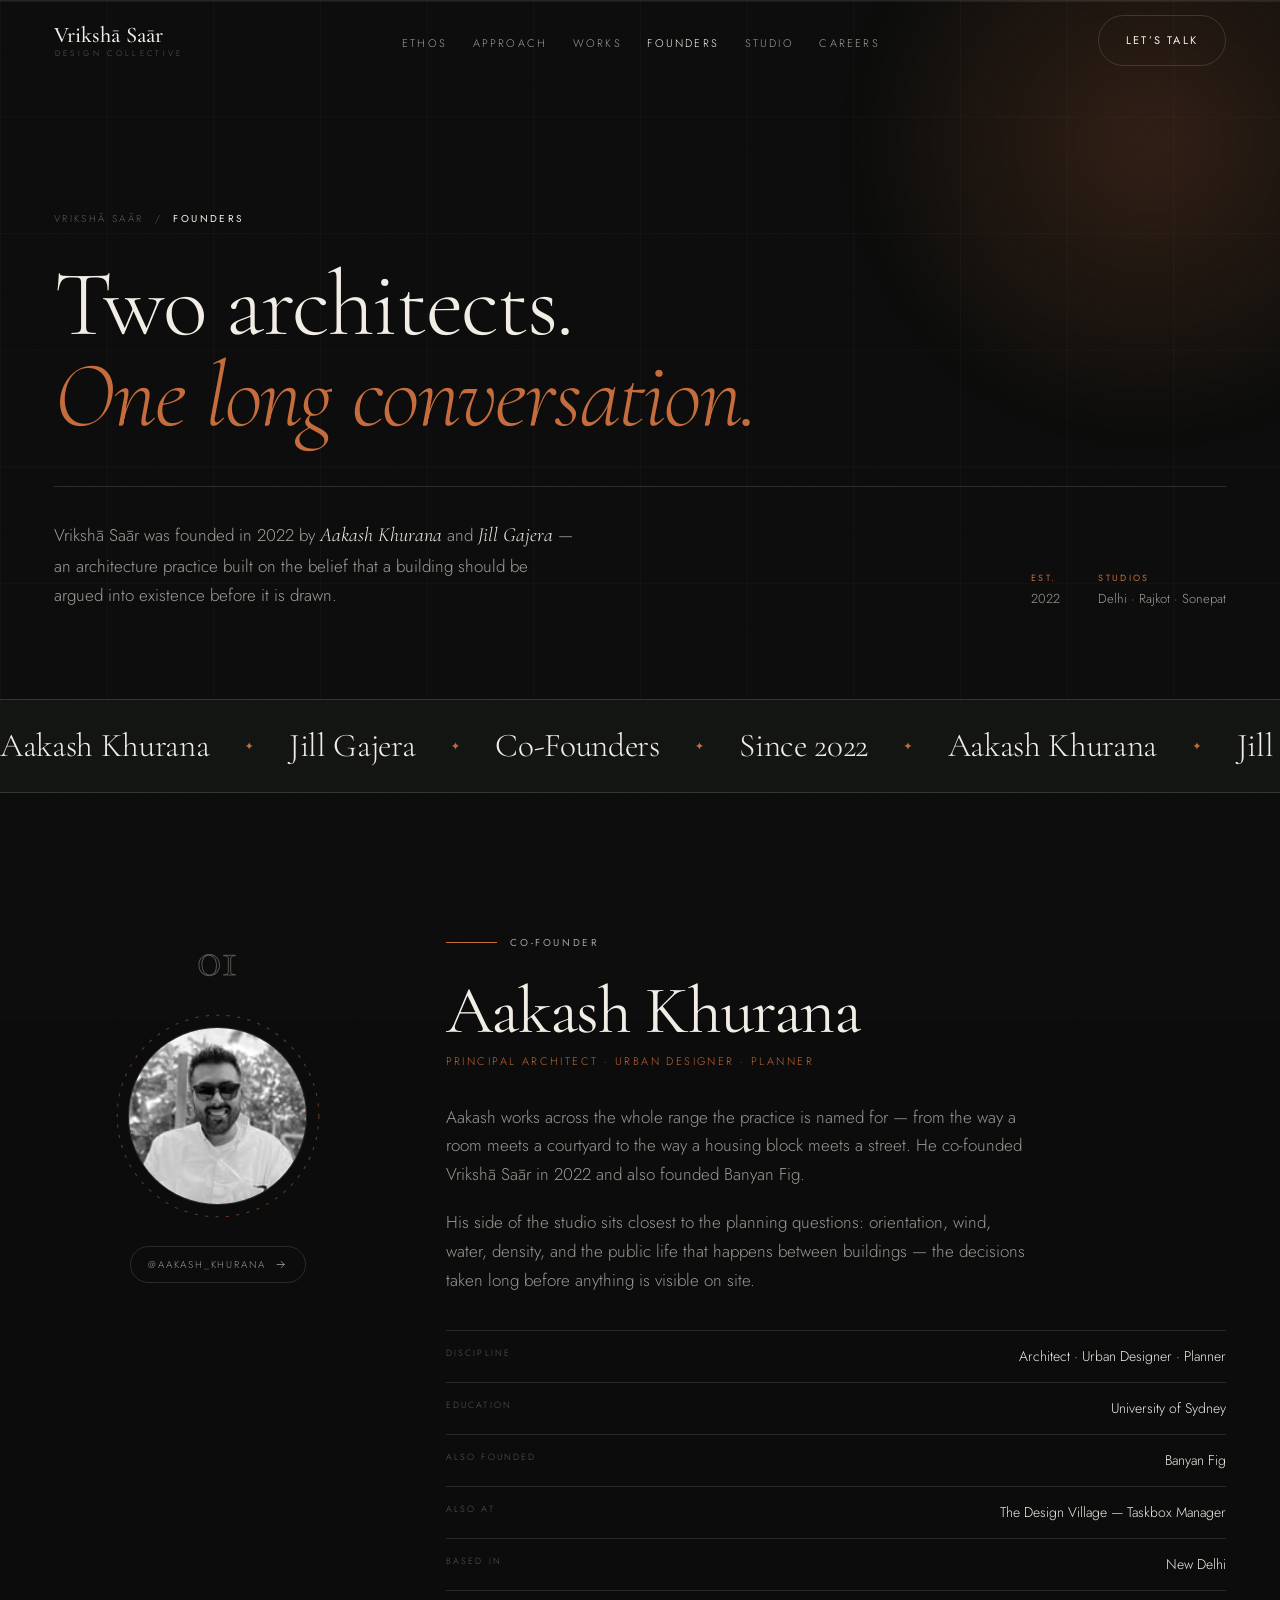
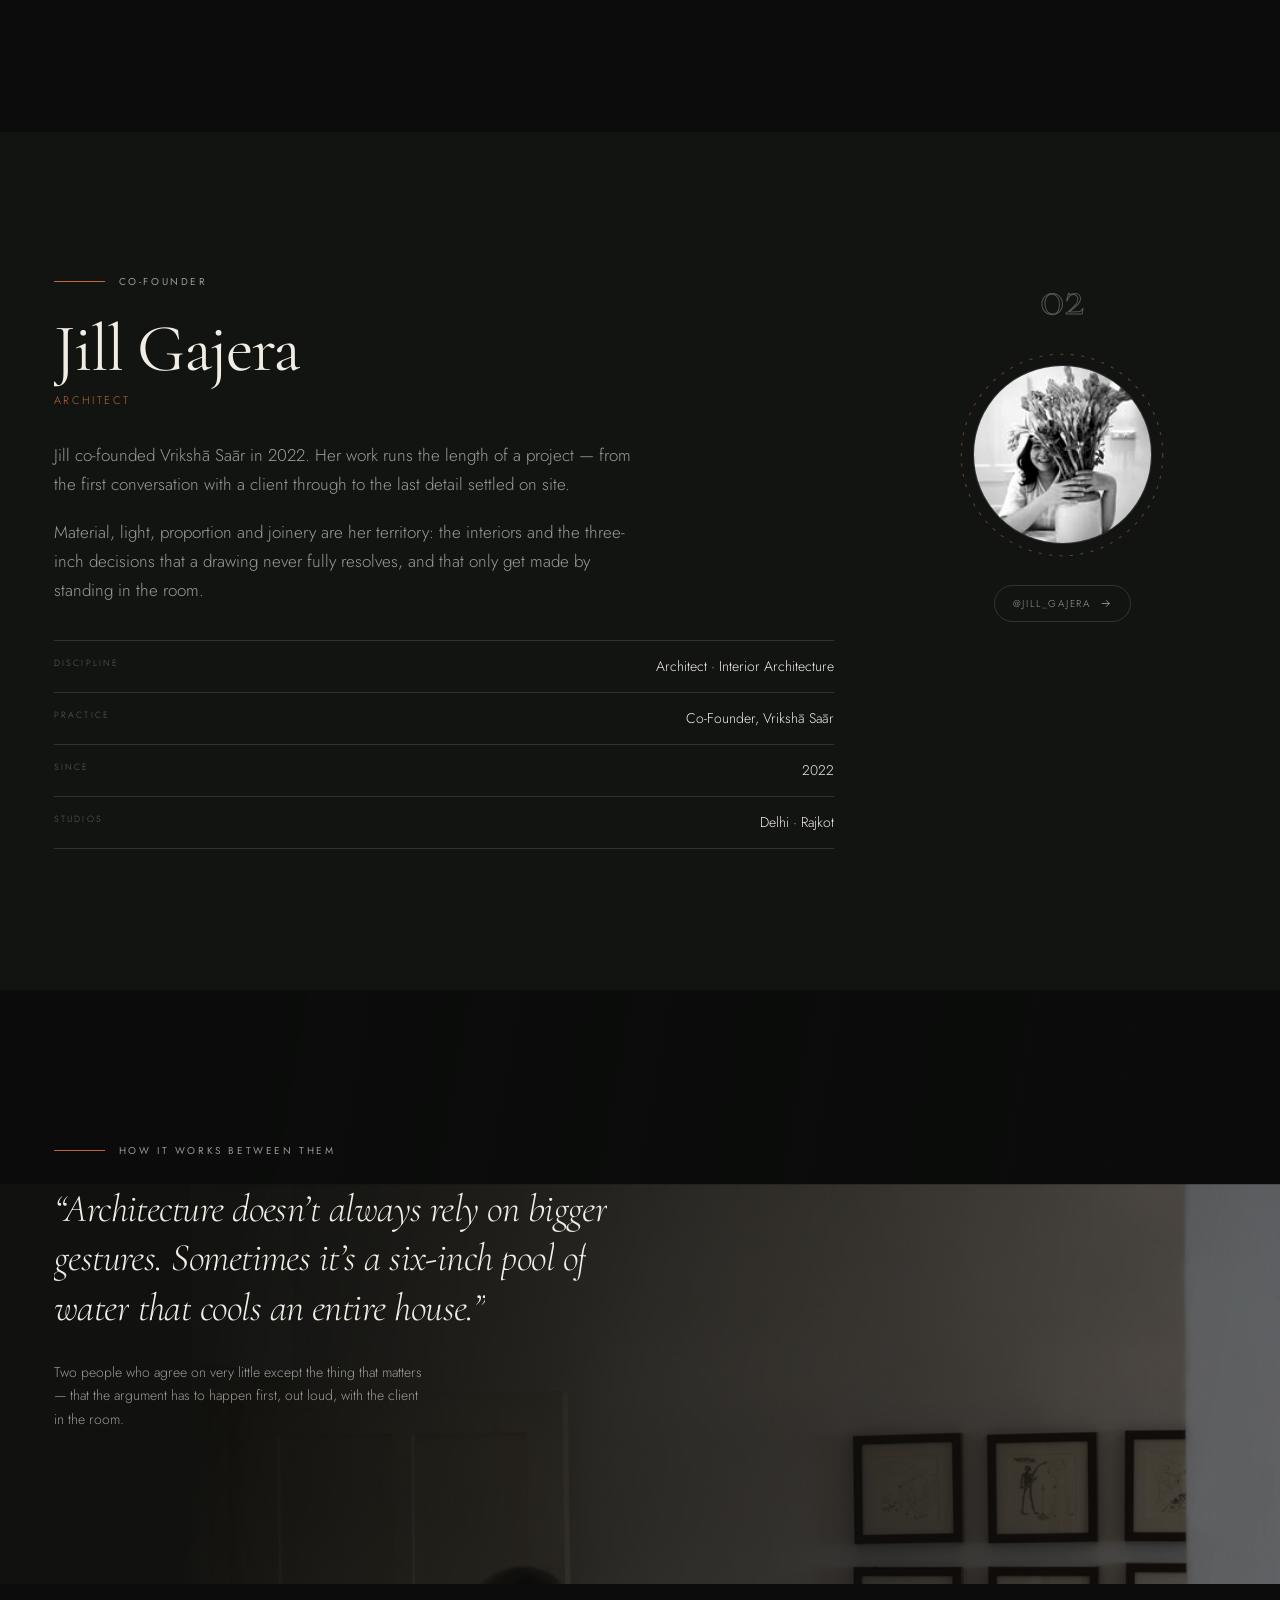
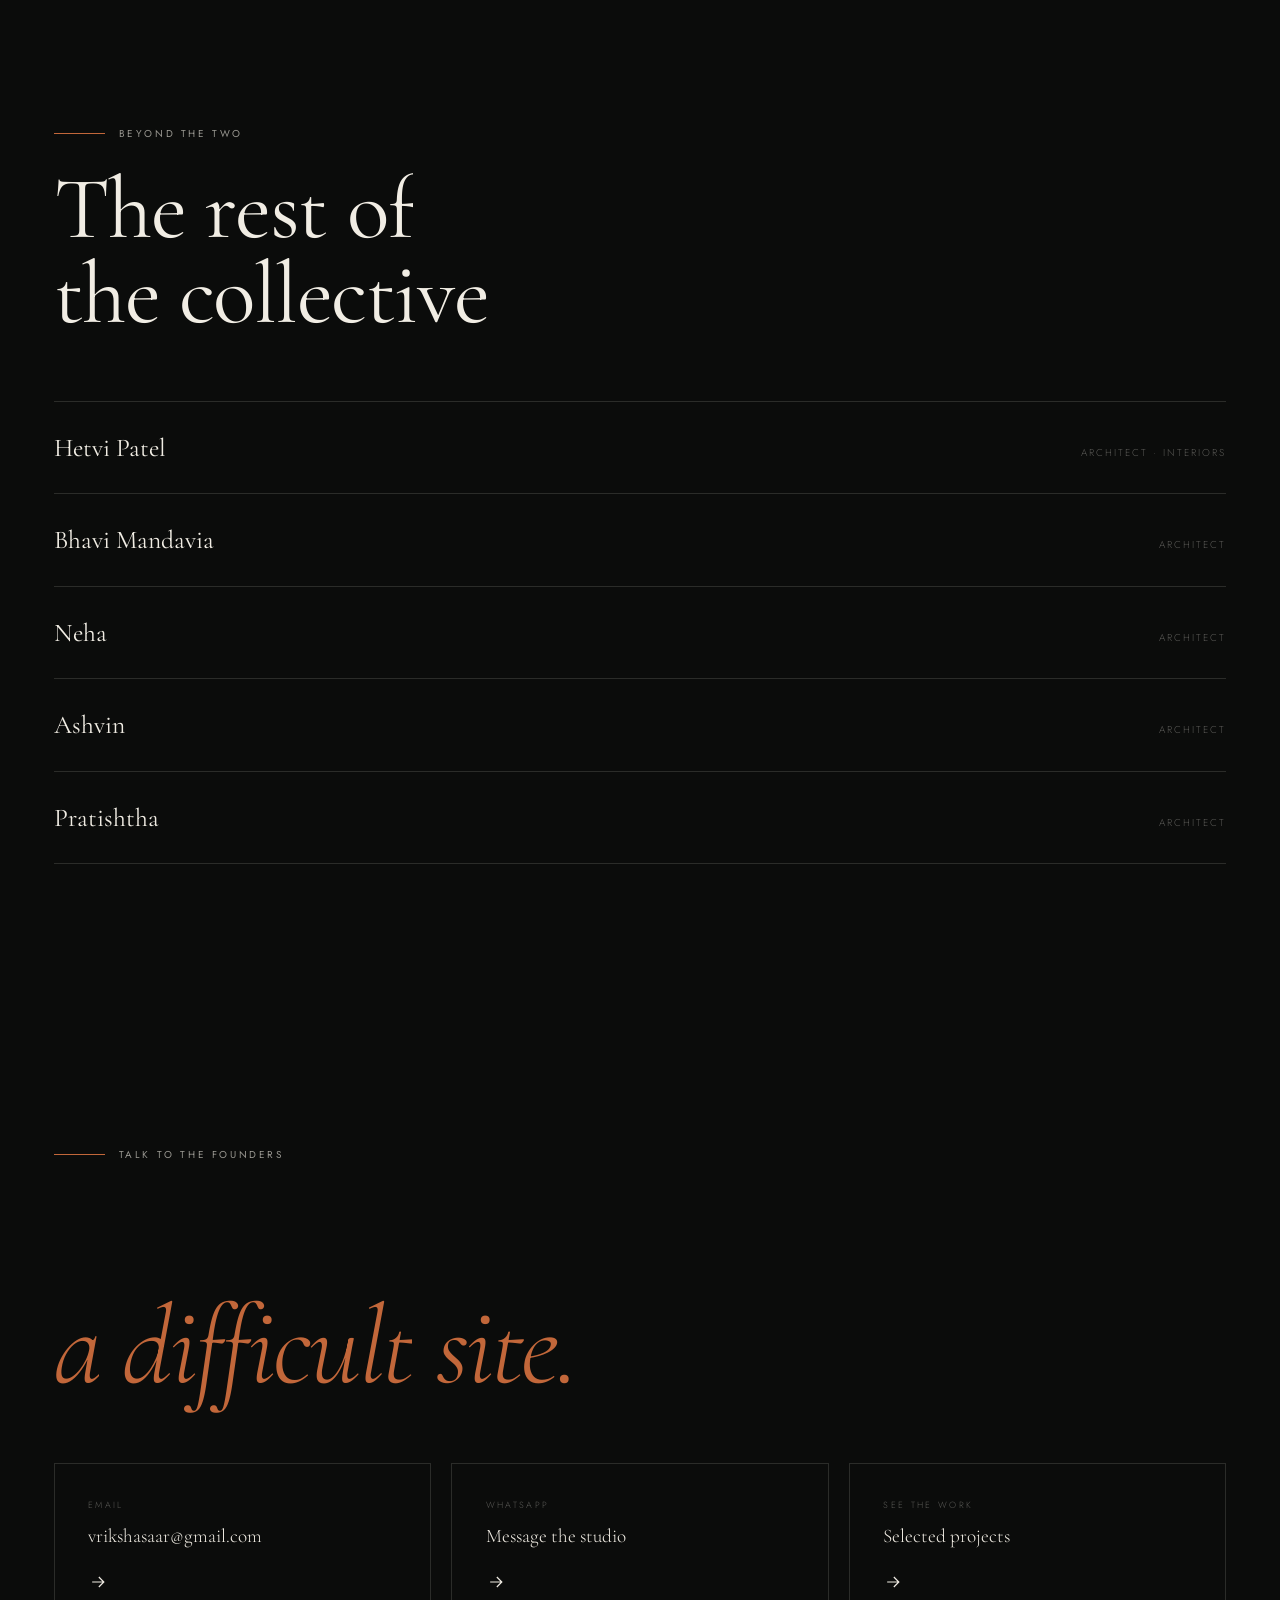
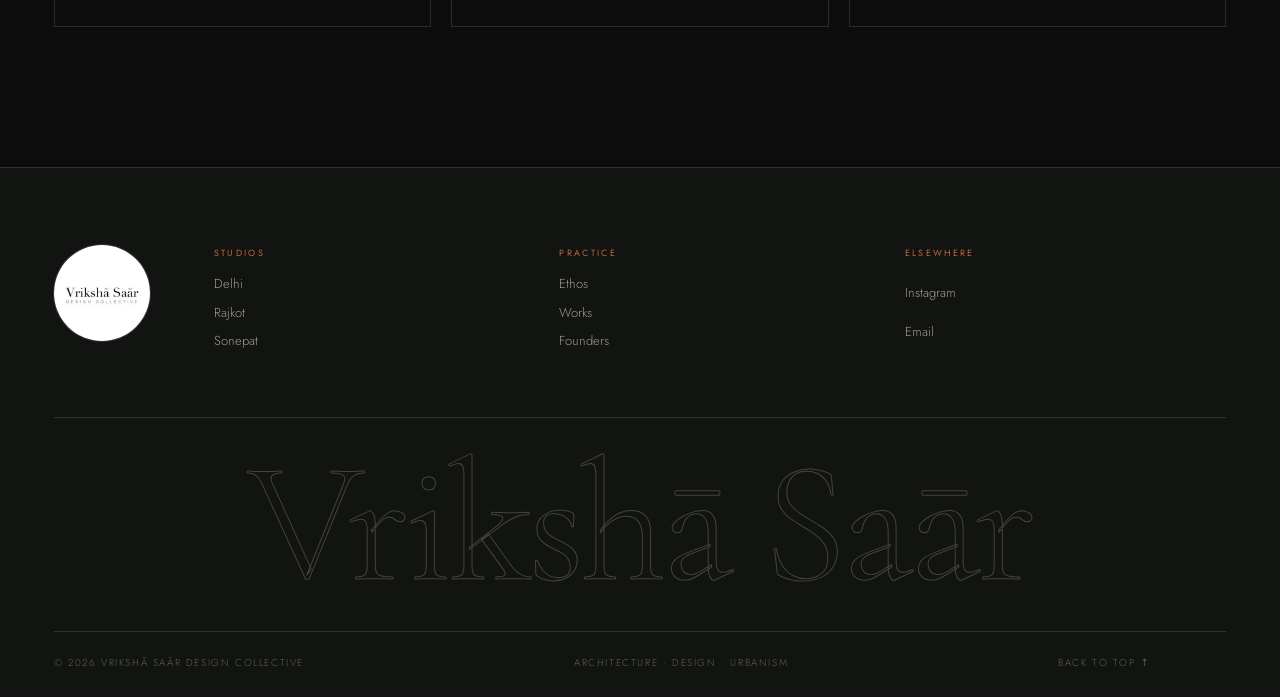
==== commit 467e2540: "Target architect searches: meta, schema, sitemap Co-Authored-By: Claude Opus 5.5 <noreply@anthropic." ====
--- a/founders.html
+++ b/founders.html
@@ -1,23 +1,97 @@
 <!doctype html>
-<html lang="en">
+<html lang="en-IN">
 <head>
 <meta charset="utf-8">
 <meta name="viewport" content="width=device-width, initial-scale=1, viewport-fit=cover">
-<title>Founders — Vrikshā Saār</title>
-<meta name="description" content="Aakash Khurana and Jill Gajera, co-founders of Vrikshā Saār — an architecture, design and urbanism practice working across Delhi, Rajkot and Sonepat.">
+<title>Aakash Khurana &amp; Jill Gajera, Architects | Vrikshā Saār</title>
+<meta name="description" content="Aakash Khurana and Jill Gajera, the architects who co-founded Vrikshā Saār in 2022, an architecture and urban design practice in Delhi, Rajkot and Sonepat.">
+<meta name="robots" content="index, follow, max-image-preview:large">
 <meta name="theme-color" content="#0B0C0B">
-<link rel="icon" href="assets/img/logo-profile.jpg">
+<link rel="canonical" href="https://zeus-shourya.github.io/vriksha-saar/founders.html">
+<link rel="icon" href="assets/img/logo-profile.jpg" type="image/jpeg">
 <link rel="apple-touch-icon" href="assets/img/logo-profile.jpg">
 
-<meta property="og:type" content="profile">
-<meta property="og:title" content="Founders — Vrikshā Saār">
-<meta property="og:description" content="Aakash Khurana and Jill Gajera, co-founders of Vrikshā Saār.">
-<meta property="og:image" content="assets/img/studio-morning.jpg">
+<meta property="og:type" content="website">
+<meta property="og:site_name" content="Vrikshā Saār Design Collective">
+<meta property="og:locale" content="en_IN">
+<meta property="og:title" content="Founders: Aakash Khurana &amp; Jill Gajera | Vrikshā Saār">
+<meta property="og:description" content="Aakash Khurana and Jill Gajera, co-founders of Vrikshā Saār, an architecture, design and urbanism practice working across Delhi, Rajkot and Sonepat.">
+<meta property="og:url" content="https://zeus-shourya.github.io/vriksha-saar/founders.html">
+<meta property="og:image" content="https://zeus-shourya.github.io/vriksha-saar/assets/img/studio-morning.jpg">
+<meta property="og:image:width" content="1440">
+<meta property="og:image:height" content="1919">
+<meta property="og:image:alt" content="The Vrikshā Saār studio in the morning, drawings on the wall and a timber model on the table">
+<meta name="twitter:card" content="summary_large_image">
+<meta name="twitter:title" content="Founders: Aakash Khurana &amp; Jill Gajera | Vrikshā Saār">
+<meta name="twitter:description" content="Aakash Khurana and Jill Gajera, co-founders of Vrikshā Saār, an architecture, design and urbanism practice working across Delhi, Rajkot and Sonepat.">
+<meta name="twitter:image" content="https://zeus-shourya.github.io/vriksha-saar/assets/img/studio-morning.jpg">
+<meta name="twitter:image:alt" content="The Vrikshā Saār studio in the morning, drawings on the wall and a timber model on the table">
 
 <link rel="preconnect" href="https://fonts.googleapis.com">
 <link rel="preconnect" href="https://fonts.gstatic.com" crossorigin>
 <link href="https://fonts.googleapis.com/css2?family=Cormorant+Garamond:ital,wght@0,300;0,400;0,500;0,600;1,300;1,400&family=Jost:wght@200;300;400;500&display=swap" rel="stylesheet">
 <link rel="stylesheet" href="assets/css/style.css">
+
+<script type="application/ld+json">
+{
+  "@context": "https://schema.org",
+  "@graph": [
+    {
+      "@type": "AboutPage",
+      "@id": "https://zeus-shourya.github.io/vriksha-saar/founders.html#webpage",
+      "url": "https://zeus-shourya.github.io/vriksha-saar/founders.html",
+      "name": "Aakash Khurana & Jill Gajera, Architects | Vrikshā Saār",
+      "inLanguage": "en-IN",
+      "isPartOf": { "@id": "https://zeus-shourya.github.io/vriksha-saar/#website" },
+      "about": { "@id": "https://zeus-shourya.github.io/vriksha-saar/#business" },
+      "publisher": { "@id": "https://zeus-shourya.github.io/vriksha-saar/#business" },
+      "mainEntity": [
+        { "@id": "https://zeus-shourya.github.io/vriksha-saar/founders.html#aakash" },
+        { "@id": "https://zeus-shourya.github.io/vriksha-saar/founders.html#jill" }
+      ],
+      "breadcrumb": { "@id": "https://zeus-shourya.github.io/vriksha-saar/founders.html#breadcrumb" }
+    },
+    {
+      "@type": "Person",
+      "@id": "https://zeus-shourya.github.io/vriksha-saar/founders.html#aakash",
+      "name": "Aakash Khurana",
+      "jobTitle": "Principal Architect, Urban Designer and Planner",
+      "description": "Co-founder of Vrikshā Saār (2022) and founder of Banyan Fig. Principal Architect, Urban Designer and Planner, based in New Delhi.",
+      "url": "https://zeus-shourya.github.io/vriksha-saar/founders.html#aakash",
+      "image": "https://zeus-shourya.github.io/vriksha-saar/assets/img/founder-aakash.jpg",
+      "alumniOf": { "@type": "CollegeOrUniversity", "name": "University of Sydney" },
+      "worksFor": {
+        "@type": "ProfessionalService",
+        "@id": "https://zeus-shourya.github.io/vriksha-saar/#business",
+        "name": "Vrikshā Saār Design Collective",
+        "url": "https://zeus-shourya.github.io/vriksha-saar/"
+      },
+      "knowsAbout": ["Architecture", "Urban design", "Planning"],
+      "sameAs": ["https://www.instagram.com/aakash_khurana"]
+    },
+    {
+      "@type": "Person",
+      "@id": "https://zeus-shourya.github.io/vriksha-saar/founders.html#jill",
+      "name": "Jill Gajera",
+      "jobTitle": "Architect",
+      "description": "Co-founder of Vrikshā Saār (2022). Architect working in interior architecture across the Delhi and Rajkot studios.",
+      "url": "https://zeus-shourya.github.io/vriksha-saar/founders.html#jill",
+      "image": "https://zeus-shourya.github.io/vriksha-saar/assets/img/founder-jill.jpg",
+      "worksFor": { "@id": "https://zeus-shourya.github.io/vriksha-saar/#business" },
+      "knowsAbout": ["Architecture", "Interior architecture"],
+      "sameAs": ["https://www.instagram.com/jill_gajera"]
+    },
+    {
+      "@type": "BreadcrumbList",
+      "@id": "https://zeus-shourya.github.io/vriksha-saar/founders.html#breadcrumb",
+      "itemListElement": [
+        { "@type": "ListItem", "position": 1, "name": "Vrikshā Saār", "item": "https://zeus-shourya.github.io/vriksha-saar/" },
+        { "@type": "ListItem", "position": 2, "name": "Founders", "item": "https://zeus-shourya.github.io/vriksha-saar/founders.html" }
+      ]
+    }
+  ]
+}
+</script>
 </head>
 <body>
 
@@ -115,7 +189,7 @@
     <div class="fhead__row">
       <p class="fhead__lede reveal" data-delay="180">
         Vrikshā Saār was founded in 2022 by <em>Aakash Khurana</em> and
-        <em>Jill Gajera</em> &mdash; a practice built on the belief that a building
+        <em>Jill Gajera</em> &mdash; an architecture practice built on the belief that a building
         should be argued into existence before it is drawn.
       </p>
       <div class="fhead__meta reveal" data-delay="300">
@@ -143,7 +217,7 @@
             <circle cx="100" cy="100" r="96" fill="none" stroke="currentColor"
                     stroke-width="1" stroke-dasharray="3 7"/>
           </svg>
-          <img src="assets/img/founder-aakash.jpg" alt="Aakash Khurana, co-founder of Vrikshā Saār" width="150" height="150" loading="lazy">
+          <img src="assets/img/founder-aakash.jpg" alt="Aakash Khurana, co-founder of Vrikshā Saār" width="150" height="150" loading="lazy" decoding="async">
         </div>
         <a class="fcard__ig magnetic" href="https://www.instagram.com/aakash_khurana" target="_blank" rel="noopener" data-cursor="Follow">
           @aakash_khurana
@@ -185,7 +259,7 @@
             <circle cx="100" cy="100" r="96" fill="none" stroke="currentColor"
                     stroke-width="1" stroke-dasharray="3 7"/>
           </svg>
-          <img src="assets/img/founder-jill.jpg" alt="Jill Gajera, co-founder of Vrikshā Saār" width="150" height="150" loading="lazy">
+          <img src="assets/img/founder-jill.jpg" alt="Jill Gajera, co-founder of Vrikshā Saār" width="150" height="150" loading="lazy" decoding="async">
         </div>
         <a class="fcard__ig magnetic" href="https://www.instagram.com/jill_gajera" target="_blank" rel="noopener" data-cursor="Follow">
           @jill_gajera
@@ -218,7 +292,7 @@
 <!-- ============ TOGETHER ============ -->
 <section class="together section">
   <div class="together__media" data-parallax="0.12">
-    <img src="assets/img/studio-morning.jpg" alt="The Vrikshā Saār studio in the morning, drawings on the wall and a timber model on the table" loading="lazy">
+    <img src="assets/img/studio-morning.jpg" alt="The Vrikshā Saār studio in the morning, drawings on the wall and a timber model on the table" loading="lazy" decoding="async">
   </div>
   <div class="wrap together__wrap">
     <p class="eyebrow eyebrow--light reveal"><span class="eyebrow__rule"></span>How it works between them</p>
@@ -290,7 +364,7 @@
 <footer class="foot">
   <div class="wrap">
     <div class="foot__top">
-      <img class="foot__stamp" src="assets/img/logo-profile.jpg" alt="Vrikshā Saār Design Collective" width="150" height="150" loading="lazy">
+      <img class="foot__stamp" src="assets/img/logo-profile.jpg" alt="Vrikshā Saār Design Collective" width="150" height="150" loading="lazy" decoding="async">
       <div class="foot__cols">
         <div><b>Studios</b><span>Delhi</span><span>Rajkot</span><span>Sonepat</span></div>
         <div><b>Practice</b><a href="index.html#ethos">Ethos</a><a href="index.html#works">Works</a><a href="founders.html">Founders</a></div>
